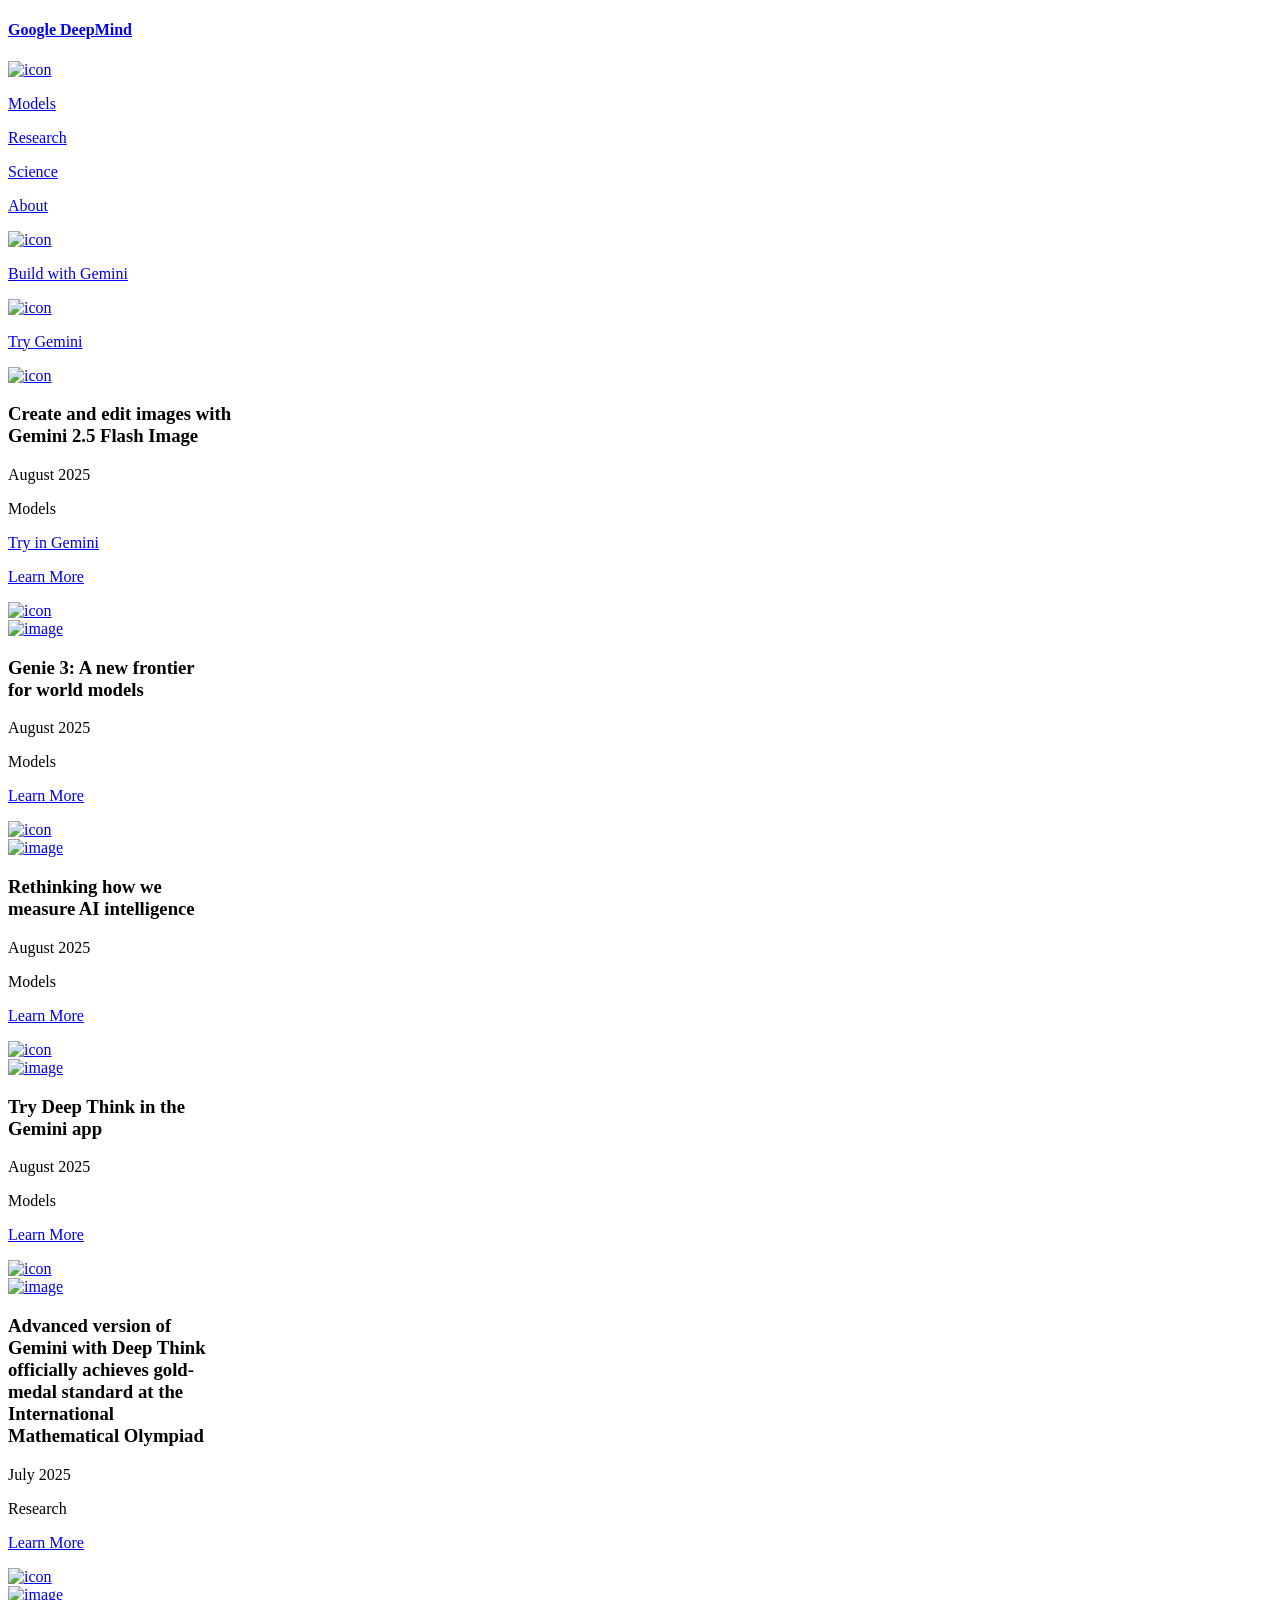
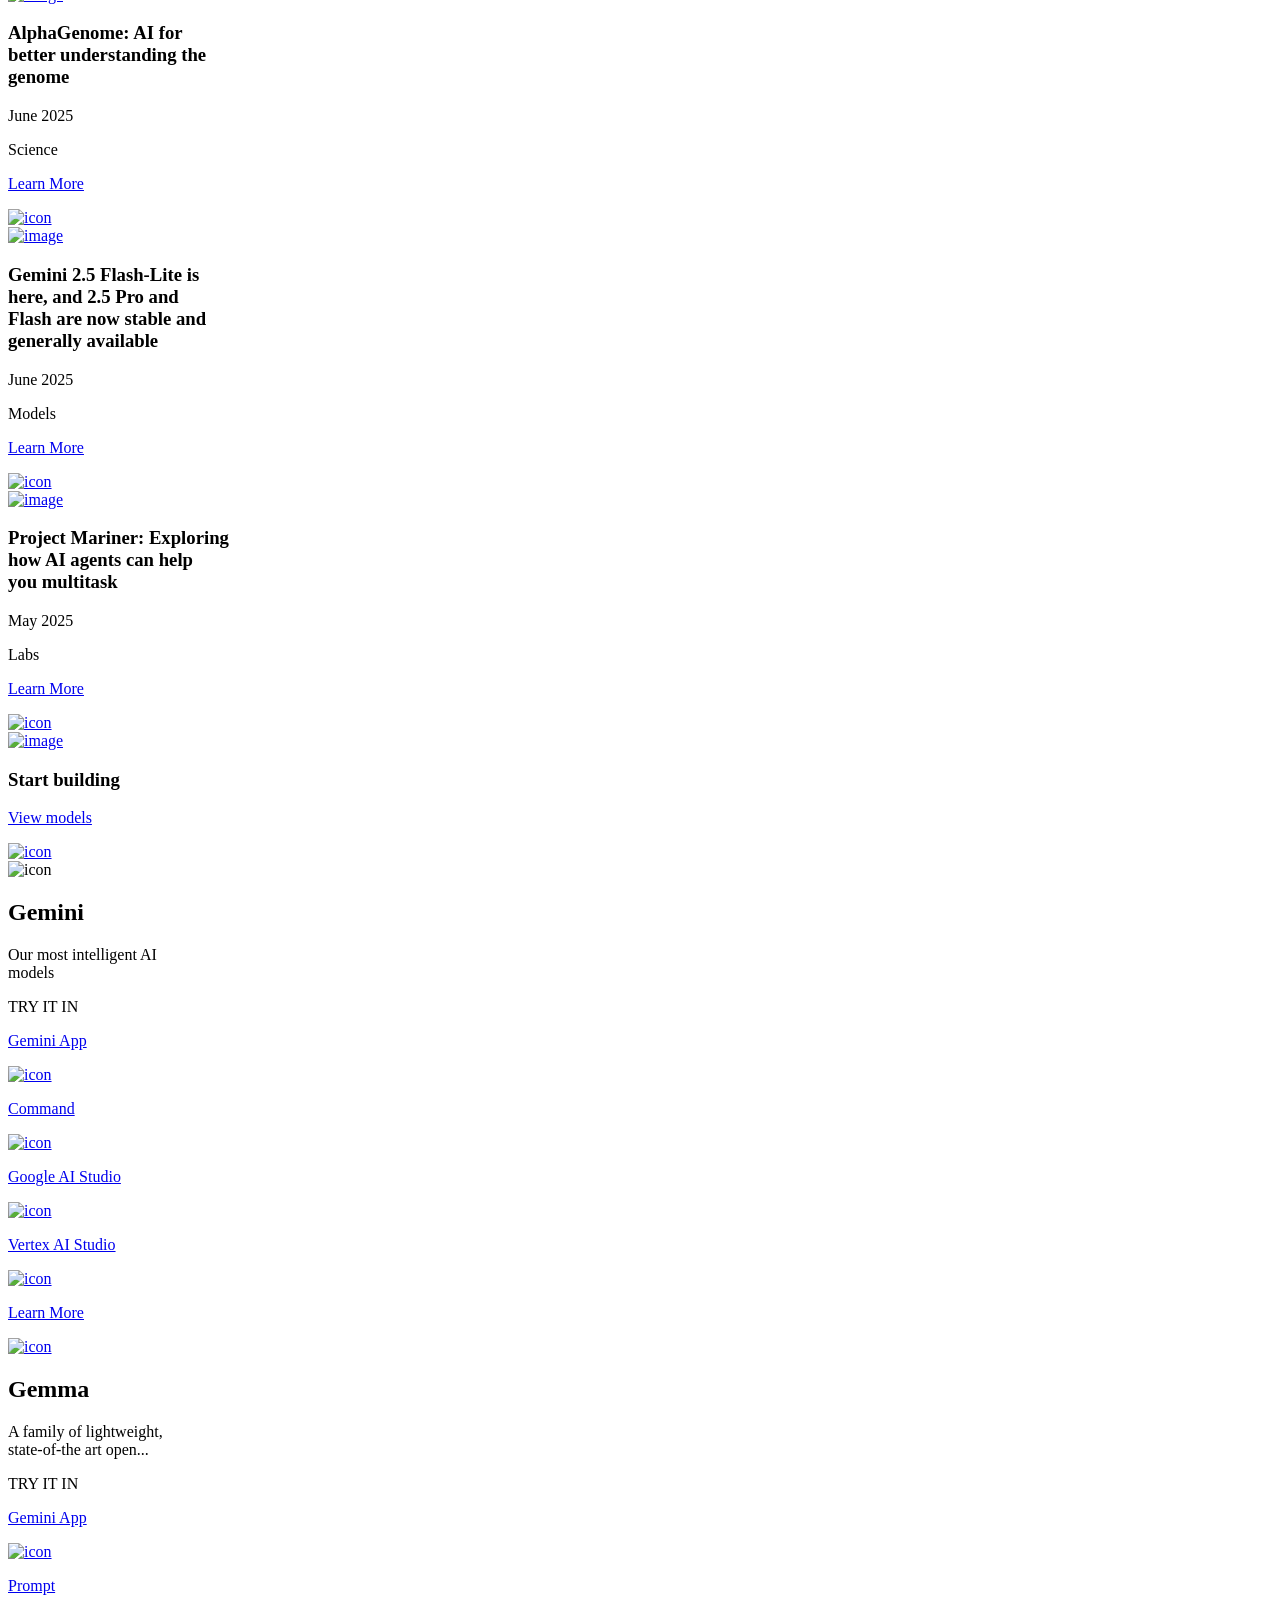
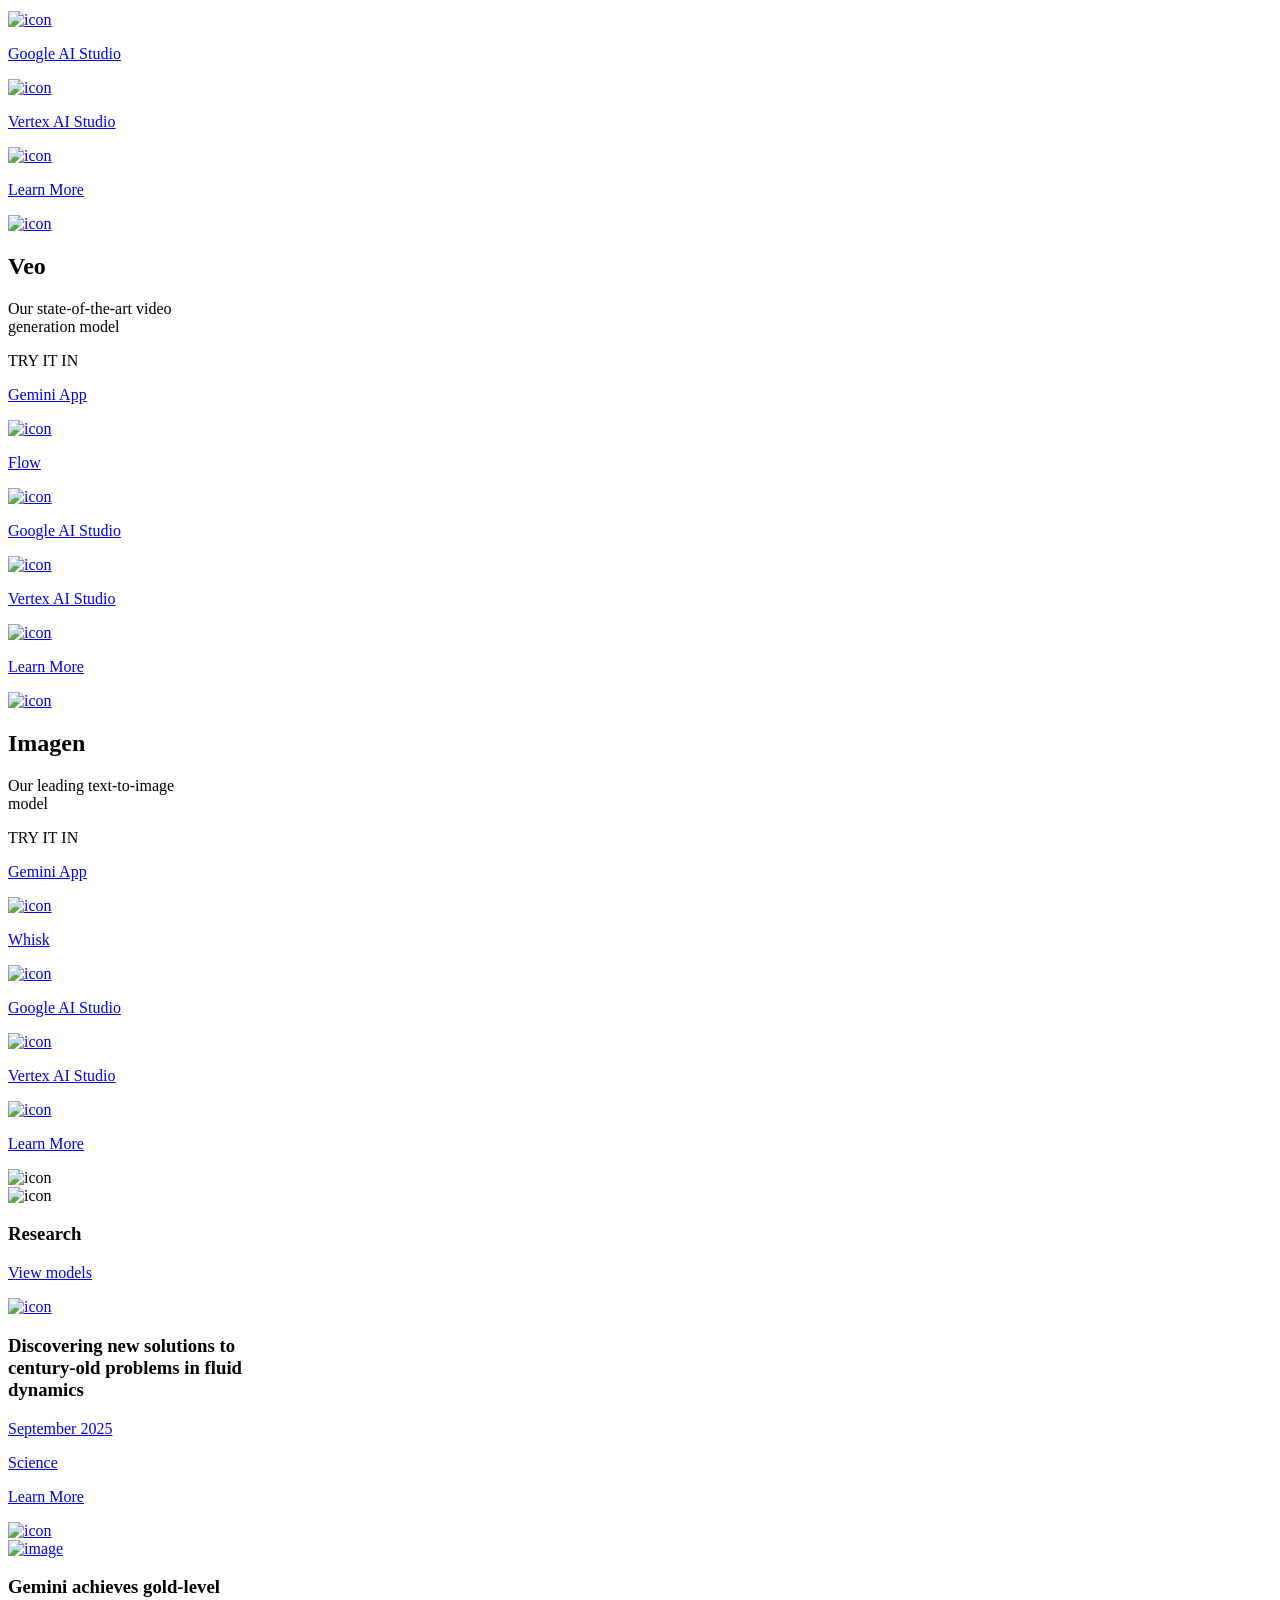
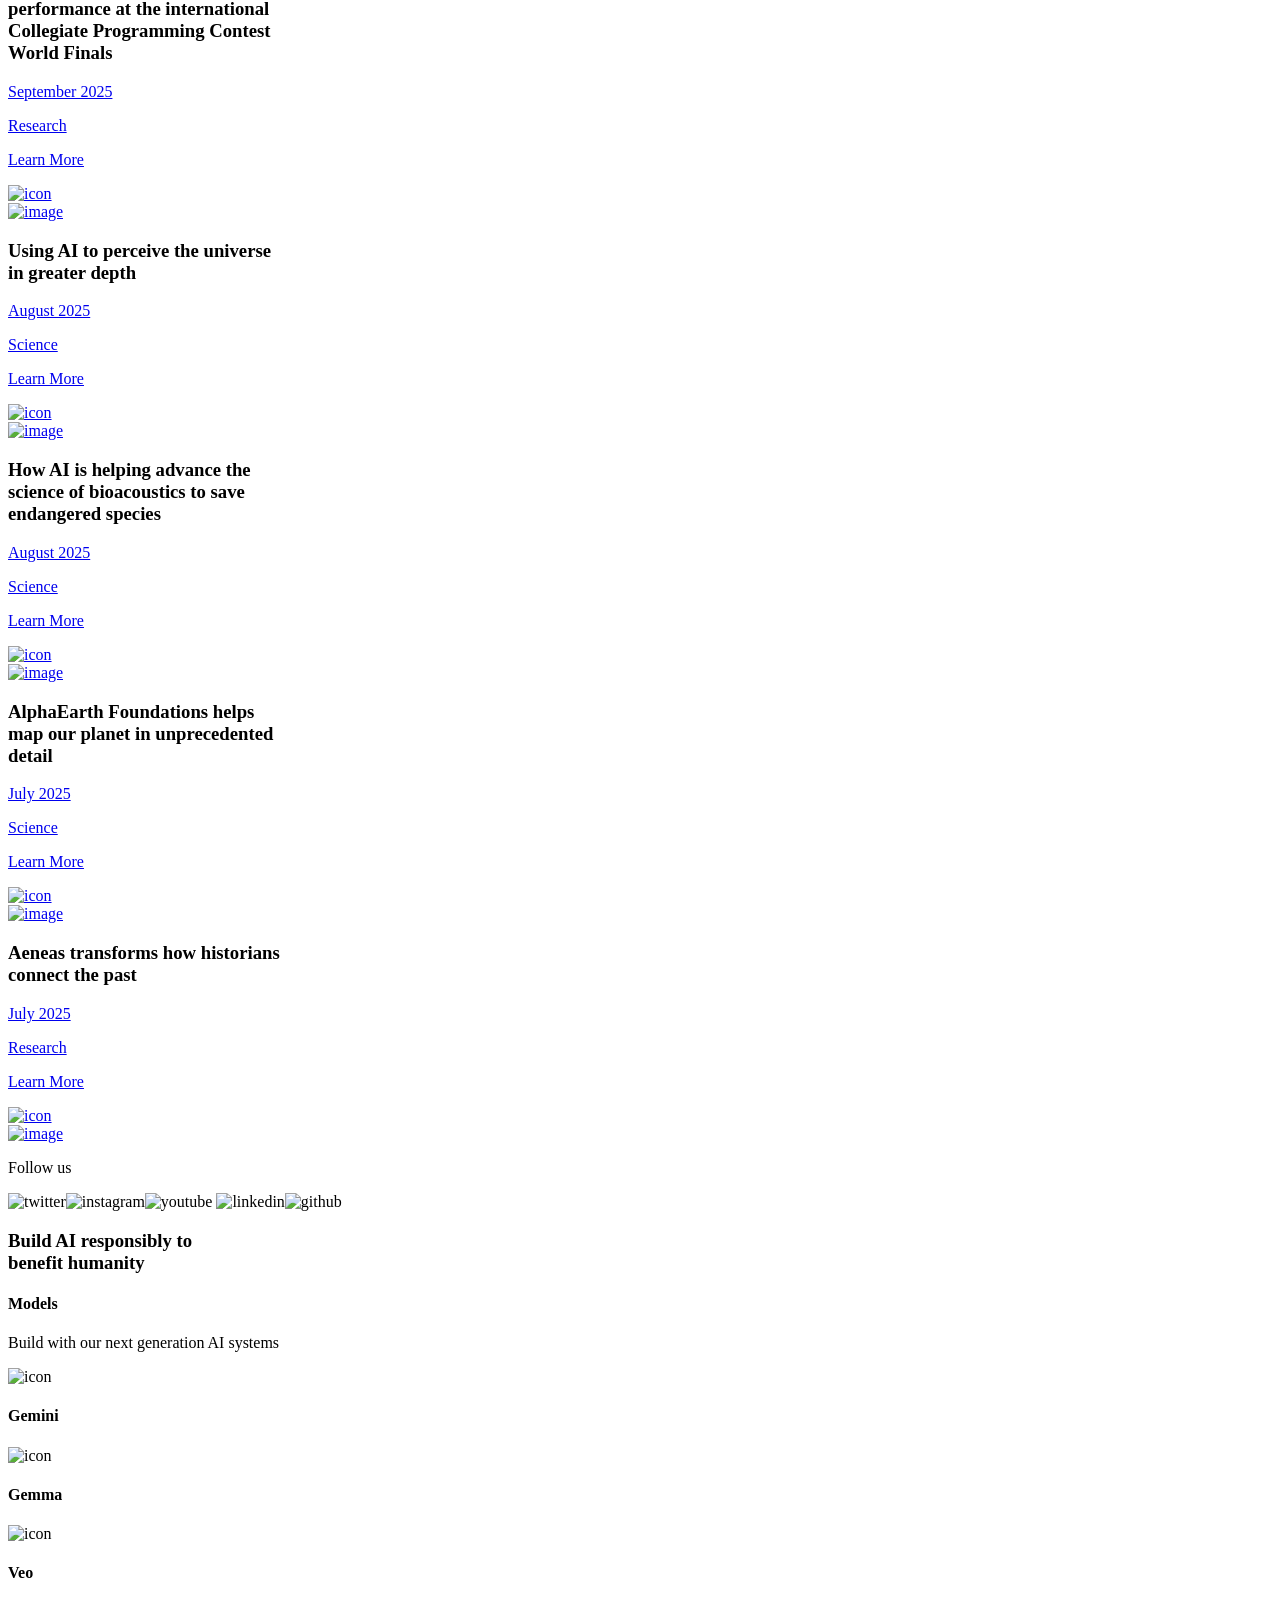
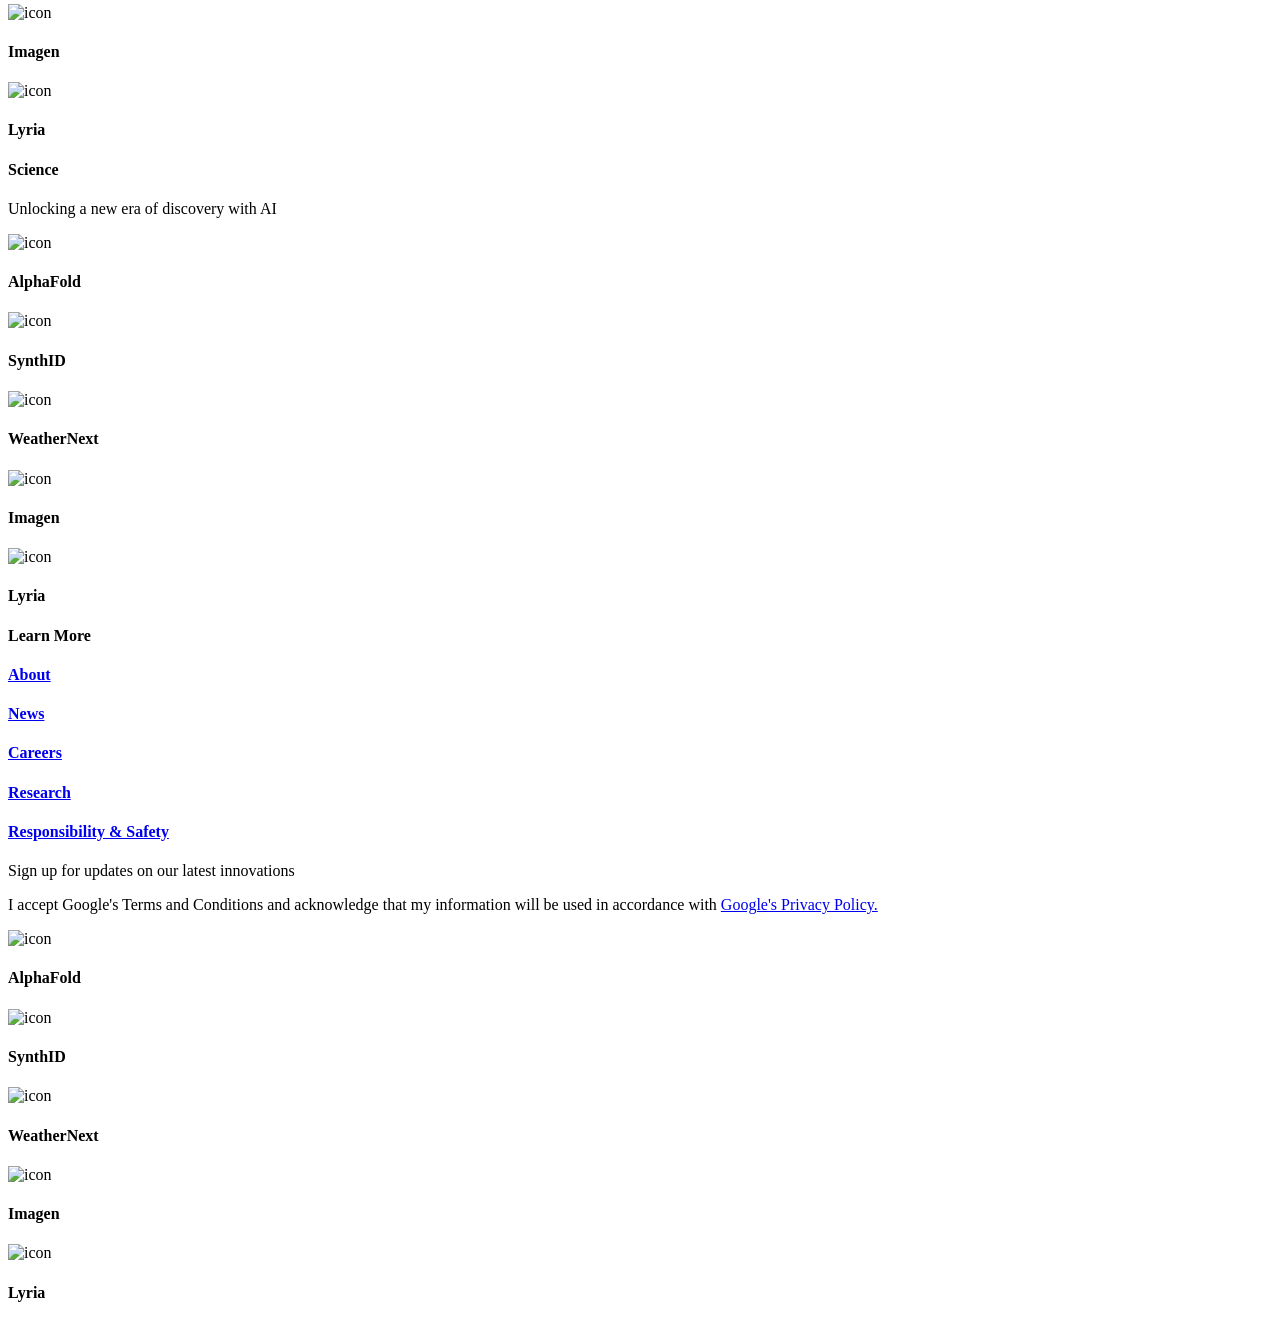
==== index.html @ c58fbb37 "Add files to Google DeepMind Project" ====
<!DOCTYPE html>
<html lang="en">
  <head>
    <meta charset="UTF-8" />
    <meta name="viewport" content="width=device-width, initial-scale=1.0" />
    <link rel="stylesheet" href="deepmind.css" />
    <title>Google DeepMind</title>
  </head>
  <body>
    <nav class="navigation-main-container">
      <div class="left-nav-side">
        <div class="logo-left-nav-container">
          <a href="#"><h4>Google DeepMind</h4></a>
          <div class="icon-container">
            <a href="#"><img src="./Deepmind/arrow down.svg" alt="icon" /></a>
          </div>
        </div>
        <div class="logo-right-nav-container">
          <a href="#"><p>Models</p></a>
          <a href="#"><p>Research</p></a>
          <a href="#"><p>Science</p></a>
          <a href="#"><p>About</p></a>
        </div>
      </div>
      <div class="right-nav-side">
        <div class="build-container">
          <div class="icon-container">
            <a href="#"><img src="./Deepmind/BoundingBox.svg" alt="icon" /></a>
          </div>
          <a href="#"><p>Build with Gemini</p></a>
        </div>
        <div class="try-container">
          <div class="icon-container">
            <a href="#"><img src="./Deepmind/Sparkle.svg" alt="icon" /></a>
          </div>
          <a href="#"><p>Try Gemini</p></a>
        </div>
        <div class="search-container">
          <div class="icon-container">
            <a href="#"
              ><img src="./Deepmind/MagnifyingGlass.svg" alt="icon"
            /></a>
          </div>
        </div>
      </div>
    </nav>
    <section class="hero-section">
      <div class="hero-container">
        <div class="left-hero-container">
          <div class="sub-heading-container">
            <h3>
              Create and edit images with <br />
              Gemini 2.5 Flash Image
            </h3>
            <div class="sub-minor-heading-container">
              <div><p>August 2025</p></div>
              <div><p>Models</p></div>
              <div class="learn-container">
                <a href="#"
                  ><p><span class="view-container">Try in Gemini</span></p></a
                >
              </div>
              <div class="learn-container">
                <a href="#"><p>Learn More</p></a>
                <div class="icon-container">
                  <a href="#"
                    ><img src="./Deepmind/CaretRight.svg" alt="icon"
                  /></a>
                </div>
              </div>
            </div>
          </div>
          <div class="image-container">
            <a href="#"><img src="./Deepmind/hero-image.png" alt="image" /></a>
          </div>
        </div>
        <div class="right-hero-container">
          <div class="right-hero-sub-container">
            <div class="right-heading-container">
              <h3>
                Genie 3: A new frontier <br />
                for world models
              </h3>
              <div class="sub-minor-heading-container">
                <div><p>August 2025</p></div>
                <div><p>Models</p></div>
                <div class="learn-container">
                  <a href="#"><p>Learn More</p></a>
                  <div class="icon-container">
                    <a href="#"
                      ><img src="./Deepmind/CaretRight.svg" alt="icon"
                    /></a>
                  </div>
                </div>
              </div>
            </div>
            <div class="right-heading-image-container">
              <a href="#"><img src="./Deepmind/image 1.png" alt="image" /></a>
            </div>
          </div>
          <div class="right-hero-sub-container">
            <div class="right-heading-container">
              <h3>
                Rethinking how we <br />
                measure AI intelligence
              </h3>
              <div class="sub-minor-heading-container">
                <div><p>August 2025</p></div>
                <div><p>Models</p></div>
                <div class="learn-container">
                  <a href="#"><p>Learn More</p></a>
                  <div class="icon-container">
                    <a href="#"
                      ><img src="./Deepmind/CaretRight.svg" alt="icon"
                    /></a>
                  </div>
                </div>
              </div>
            </div>
            <div class="right-heading-image-container">
              <a href="#"><img src="./Deepmind/image 2.png" alt="image" /></a>
            </div>
          </div>
          <div class="right-hero-sub-container">
            <div class="right-heading-container">
              <h3>
                Try Deep Think in the <br />
                Gemini app
              </h3>
              <div class="sub-minor-heading-container">
                <div><p>August 2025</p></div>
                <div><p>Models</p></div>
                <div class="learn-container">
                  <a href="#"><p>Learn More</p></a>
                  <div class="icon-container">
                    <a href="#"
                      ><img src="./Deepmind/CaretRight.svg" alt="icon"
                    /></a>
                  </div>
                </div>
              </div>
            </div>
            <div class="right-heading-image-container">
              <a href="#"><img src="./Deepmind/image 4.png" alt="image" /></a>
            </div>
          </div>
          <div class="right-hero-sub-container">
            <div class="right-heading-container">
              <h3>
                Advanced version of <br />
                Gemini with Deep Think <br />
                officially achieves gold- <br />
                medal standard at the <br />
                International <br />
                Mathematical Olympiad
              </h3>
              <div class="sub-minor-heading-container">
                <div><p>July 2025</p></div>
                <div><p>Research</p></div>
                <div class="learn-container">
                  <a href="#"><p>Learn More</p></a>
                  <div class="icon-container">
                    <a href="#"
                      ><img src="./Deepmind/CaretRight.svg" alt="icon"
                    /></a>
                  </div>
                </div>
              </div>
            </div>
            <div class="right-heading-image-container">
              <a href="#"><img src="./Deepmind/image 12.png" alt="image" /></a>
            </div>
          </div>
          <div class="right-hero-sub-container">
            <div class="right-heading-container">
              <h3>
                AlphaGenome: AI for <br />
                better understanding the <br />
                genome
              </h3>
              <div class="sub-minor-heading-container">
                <div><p>June 2025</p></div>
                <div><p>Science</p></div>
                <div class="learn-container">
                  <a href="#"><p>Learn More</p></a>
                  <div class="icon-container">
                    <a href="#"
                      ><img src="./Deepmind/CaretRight.svg" alt="icon"
                    /></a>
                  </div>
                </div>
              </div>
            </div>
            <div class="right-heading-image-container">
              <a href="#"><img src="./Deepmind/image 5.png" alt="image" /></a>
            </div>
          </div>
          <div class="right-hero-sub-container">
            <div class="right-heading-container">
              <h3>
                Gemini 2.5 Flash-Lite is <br />
                here, and 2.5 Pro and <br />
                Flash are now stable and <br />
                generally available
              </h3>
              <div class="sub-minor-heading-container">
                <div><p>June 2025</p></div>
                <div><p>Models</p></div>
                <div class="learn-container">
                  <a href="#"><p>Learn More</p></a>
                  <div class="icon-container">
                    <a href="#"
                      ><img src="./Deepmind/CaretRight.svg" alt="icon"
                    /></a>
                  </div>
                </div>
              </div>
            </div>
            <div class="right-heading-image-container">
              <a href="#"><img src="./Deepmind/image 13.png" alt="image" /></a>
            </div>
          </div>
          <div class="right-hero-sub-container">
            <div class="right-heading-container">
              <h3>
                Project Mariner: Exploring <br />
                how AI agents can help <br />
                you multitask
              </h3>
              <div class="sub-minor-heading-container">
                <div><p>May 2025</p></div>
                <div><p>Labs</p></div>
                <div class="learn-container">
                  <a href="#"><p>Learn More</p></a>
                  <div class="icon-container">
                    <a href="#"
                      ><img src="./Deepmind/CaretRight.svg" alt="icon"
                    /></a>
                  </div>
                </div>
              </div>
            </div>
            <div class="right-heading-image-container">
              <a href="#"><img src="./Deepmind/image 14.png" alt="image" /></a>
            </div>
          </div>
        </div>
      </div>
    </section>
    <section class="second-section">
      <div class="second-section-heading">
        <div><h3>Start building</h3></div>
        <div class="view-container">
          <a href="#"><p>View models</p></a>
          <div class="icon-container">
            <a href="#"><img src="./Deepmind/CaretRight.svg" alt="icon" /></a>
          </div>
        </div>
      </div>
      <div class="second-section-main">
        <div class="card-container">
          <div class="secondary-container">
            <div class="primary-container">
              <div class="medium-icon-container">
                <img src="./Deepmind/icon 1.png" alt="icon" />
              </div>
              <h2>Gemini</h2>
            </div>
            <p>
              Our most intelligent AI<br />
              models
            </p>
          </div>
          <p>TRY IT IN</p>
          <div class="tertiary-container">
            <div class="learn-container">
              <p><a href="#">Gemini App</a></p>
              <div class="icon-container">
                <a href="#"
                  ><img src="./Deepmind/CaretRight.svg" alt="icon"
                /></a>
              </div>
            </div>
            <div class="learn-container">
              <p><a href="#">Command</a></p>
              <div class="icon-container">
                <a href="#"
                  ><img src="./Deepmind/CaretRight.svg" alt="icon"
                /></a>
              </div>
            </div>
            <div class="learn-container">
              <p><a href="#">Google AI Studio</a></p>
              <div class="icon-container">
                <a href="#"
                  ><img src="./Deepmind/CaretRight.svg" alt="icon"
                /></a>
              </div>
            </div>
            <div class="learn-container">
              <p><a href="#">Vertex AI Studio</a></p>
              <div class="icon-container">
                <a href="#"
                  ><img src="./Deepmind/CaretRight.svg" alt="icon"
                /></a>
              </div>
            </div>
          </div>
          <div class="learn-container">
            <p><a href="#">Learn More</a></p>
          </div>
        </div>
        <div class="card-container">
          <div class="secondary-container">
            <div class="primary-container">
              <div class="medium-icon-container">
                <a href="#"><img src="./Deepmind/icon 2.png" alt="icon" /></a>
              </div>
              <h2>Gemma</h2>
            </div>
            <p>
              A family of lightweight,<br />
              state-of-the art open...
            </p>
          </div>
          <p>TRY IT IN</p>
          <div class="tertiary-container">
            <div class="learn-container">
              <p><a href="#">Gemini App</a></p>
              <div class="icon-container">
                <a href="#"
                  ><img src="./Deepmind/CaretRight.svg" alt="icon"
                /></a>
              </div>
            </div>
            <div class="learn-container">
              <p><a href="#">Prompt</a></p>
              <div class="icon-container">
                <a href="#"
                  ><img src="./Deepmind/CaretRight.svg" alt="icon"
                /></a>
              </div>
            </div>
            <div class="learn-container">
              <p><a href="#">Google AI Studio</a></p>
              <div class="icon-container">
                <a href="#"
                  ><img src="./Deepmind/CaretRight.svg" alt="icon"
                /></a>
              </div>
            </div>
            <div class="learn-container">
              <p><a href="#">Vertex AI Studio</a></p>
              <div class="icon-container">
                <a href="#"
                  ><img src="./Deepmind/CaretRight.svg" alt="icon"
                /></a>
              </div>
            </div>
          </div>
          <div class="learn-container">
            <p><a href="#">Learn More</a></p>
          </div>
        </div>
        <div class="card-container">
          <div class="secondary-container">
            <div class="primary-container">
              <div class="medium-icon-container">
                <a href="#"><img src="./Deepmind/icon 3.png" alt="icon" /></a>
              </div>
              <h2>Veo</h2>
            </div>
            <p>
              Our state-of-the-art video <br />
              generation model
            </p>
          </div>
          <p>TRY IT IN</p>
          <div class="tertiary-container">
            <div class="learn-container">
              <p><a href="#">Gemini App</a></p>
              <div class="icon-container">
                <a href="#"
                  ><img src="./Deepmind/CaretRight.svg" alt="icon"
                /></a>
              </div>
            </div>
            <div class="learn-container">
              <p><a href="#">Flow</a></p>
              <div class="icon-container">
                <a href="#"
                  ><img src="./Deepmind/CaretRight.svg" alt="icon"
                /></a>
              </div>
            </div>
            <div class="learn-container">
              <p><a href="#">Google AI Studio</a></p>
              <div class="icon-container">
                <a href="#"
                  ><img src="./Deepmind/CaretRight.svg" alt="icon"
                /></a>
              </div>
            </div>
            <div class="learn-container">
              <p><a href="#">Vertex AI Studio</a></p>
              <div class="icon-container">
                <a href="#"
                  ><img src="./Deepmind/CaretRight.svg" alt="icon"
                /></a>
              </div>
            </div>
          </div>
          <div class="learn-container">
            <p><a href="#">Learn More</a></p>
          </div>
        </div>
        <div class="card-container">
          <div class="secondary-container">
            <div class="primary-container">
              <div class="medium-icon-container">
                <a href="#"><img src="./Deepmind/icon 4.png" alt="icon" /></a>
              </div>
              <h2>Imagen</h2>
            </div>
            <p>
              Our leading text-to-image<br />
              model
            </p>
          </div>
          <p>TRY IT IN</p>
          <div class="tertiary-container">
            <div class="learn-container">
              <p><a href="#">Gemini App</a></p>
              <div class="icon-container">
                <a href="#"
                  ><img src="./Deepmind/CaretRight.svg" alt="icon"
                /></a>
              </div>
            </div>
            <div class="learn-container">
              <p><a href="#">Whisk</a></p>
              <div class="icon-container">
                <a href="#"
                  ><img src="./Deepmind/CaretRight.svg" alt="icon"
                /></a>
              </div>
            </div>
            <div class="learn-container">
              <p><a href="#">Google AI Studio</a></p>
              <div class="icon-container">
                <a href="#"
                  ><img src="./Deepmind/CaretRight.svg" alt="icon"
                /></a>
              </div>
            </div>
            <div class="learn-container">
              <p><a href="#">Vertex AI Studio</a></p>
              <div class="icon-container">
                <a href="#"
                  ><img src="./Deepmind/CaretRight.svg" alt="icon"
                /></a>
              </div>
            </div>
          </div>
          <div class="learn-container">
            <p><a href="#">Learn More</a></p>
          </div>
        </div>
      </div>
      <div class="horizontal-slide">
        <div class="icon-mini-container">
          <img src="./Deepmind/CaretLeft.svg" alt="icon" />
        </div>
        <div class="icon-mini-container">
          <img src="./Deepmind/CaretRight.svg" alt="icon" />
        </div>
      </div>
    </section>
    <section class="third-section">
      <div class="second-section-heading">
        <div><h3>Research</h3></div>
        <div class="view-container">
          <a href="#"><p>View models</p></a>
          <div class="icon-container">
            <a href="#"><img src="./Deepmind/CaretRight.svg" alt="icon" /></a>
          </div>
        </div>
      </div>
      <div class="third-section-main-container">
        <div class="left-third-section-container">
          <div class="third-section-heading-container">
            <h3>
              Discovering new solutions to <br />
              century-old problems in fluid <br />
              dynamics
            </h3>
            <div class="sub-minor-heading-container">
              <div>
                <p></p>
                <a href="#">September 2025</a>
              </div>
              <div>
                <p><a href="#">Science</a></p>
              </div>
              <div class="learn-container">
                <a href="#"><p>Learn More</p></a>
                <div class="icon-container">
                  <a href="#"
                    ><img src="./Deepmind/CaretRight.svg" alt="icon"
                  /></a>
                </div>
              </div>
            </div>
          </div>
          <div class="right-heading-image-container">
            <a href="#"><img src="./Deepmind/image 6.png" alt="image" /></a>
          </div>
        </div>
        <div class="right-third-section-container">
          <div class="third-section-heading-container">
            <h3>
              Gemini achieves gold-level <br />
              performance at the international <br />
              Collegiate Programming Contest <br />
              World Finals
            </h3>
            <div class="sub-minor-heading-container">
              <div>
                <p><a href="#">September 2025</a></p>
              </div>
              <div>
                <p><a href="#">Research</a></p>
              </div>
              <div class="learn-container">
                <a href="#"><p>Learn More</p></a>
                <div class="icon-container">
                  <a href="#"
                    ><img src="./Deepmind/CaretRight.svg" alt="icon"
                  /></a>
                </div>
              </div>
            </div>
          </div>
          <div class="right-heading-image-container">
            <a href="#"><img src="./Deepmind/image 7.png" alt="image" /></a>
          </div>
        </div>
      </div>
      <div class="third-section-main-container">
        <div class="left-third-section-container">
          <div class="third-section-heading-container">
            <h3>
              Using AI to perceive the universe <br />
              in greater depth
            </h3>
            <div class="sub-minor-heading-container">
              <div>
                <p></p>
                <a href="#">August 2025</a>
              </div>
              <div>
                <p><a href="#">Science</a></p>
              </div>
              <div class="learn-container">
                <a href="#"><p>Learn More</p></a>
                <div class="icon-container">
                  <a href="#"
                    ><img src="./Deepmind/CaretRight.svg" alt="icon"
                  /></a>
                </div>
              </div>
            </div>
          </div>
          <div class="right-heading-image-container">
            <a href="#"><img src="./Deepmind/image 8.png" alt="image" /></a>
          </div>
        </div>
        <div class="right-third-section-container">
          <div class="third-section-heading-container">
            <h3>
              How AI is helping advance the <br />
              science of bioacoustics to save <br />
              endangered species
            </h3>
            <div class="sub-minor-heading-container">
              <div>
                <p><a href="#">August 2025</a></p>
              </div>
              <div>
                <p><a href="#">Science</a></p>
              </div>
              <div class="learn-container">
                <a href="#"><p>Learn More</p></a>
                <div class="icon-container">
                  <a href="#"
                    ><img src="./Deepmind/CaretRight.svg" alt="icon"
                  /></a>
                </div>
              </div>
            </div>
          </div>
          <div class="right-heading-image-container">
            <a href="#"><img src="./Deepmind/image 9.png" alt="image" /></a>
          </div>
        </div>
      </div>
      <div class="third-section-main-container">
        <div class="left-third-section-container">
          <div class="third-section-heading-container">
            <h3>
              AlphaEarth Foundations helps <br />
              map our planet in unprecedented <br />
              detail
            </h3>
            <div class="sub-minor-heading-container">
              <div>
                <p></p>
                <a href="#">July 2025</a>
              </div>
              <div>
                <p><a href="#">Science</a></p>
              </div>
              <div class="learn-container">
                <a href="#"><p>Learn More</p></a>
                <div class="icon-container">
                  <a href="#"
                    ><img src="./Deepmind/CaretRight.svg" alt="icon"
                  /></a>
                </div>
              </div>
            </div>
          </div>
          <div class="right-heading-image-container">
            <a href="#"><img src="./Deepmind/image 10.png" alt="image" /></a>
          </div>
        </div>
        <div class="right-third-section-container">
          <div class="third-section-heading-container">
            <h3>
              Aeneas transforms how historians <br />
              connect the past
            </h3>
            <div class="sub-minor-heading-container">
              <div>
                <p><a href="#">July 2025</a></p>
              </div>
              <div>
                <p><a href="#">Research</a></p>
              </div>
              <div class="learn-container">
                <a href="#"><p>Learn More</p></a>
                <div class="icon-container">
                  <a href="#"
                    ><img src="./Deepmind/CaretRight.svg" alt="icon"
                  /></a>
                </div>
              </div>
            </div>
          </div>
          <div class="right-heading-image-container">
            <a href="#"><img src="./Deepmind/image 11.png" alt="image" /></a>
          </div>
        </div>
      </div>
    </section>
    <section class="fourth-section">
      <div class="social-media-container">
        <div><p>Follow us</p></div>
        <div class="social-media-icon-container">
          <img src="./Deepmind/XLogo.svg" alt="twitter" /><img
            src="./Deepmind/InstagramLogo.svg"
            alt="instagram"
          /><img src="./Deepmind/YoutubeLogo.svg" alt="youtube" />
          <img src="./Deepmind/LinkedinLogo.svg" alt="linkedin" /><img
            src="./Deepmind/GithubLogo.svg"
            alt="github"
          />
        </div>
      </div>
    </section>
    <section class="fifth-section">
      <div class="fifth-section-container">
        <div class="fifth-section-left-sub-heading-container">
          <h3>
            Build AI responsibly to <br />
            benefit humanity
          </h3>
        </div>
        <div class="sub-main-container">
          <div class="fifth-section-right-sub-heading-container">
            <div class="left-of-right-sub-heading-card-container">
              <div class="left-of-right-sub-heading-container">
                <h4>Models</h4>
                <p>Build with our next generation AI systems</p>
              </div>
              <div class="menu-icon-container">
                <div class="bottom-icon-container">
                  <div class="icon-container">
                    <img src="./Deepmind/Sparkle.svg" alt="icon" />
                  </div>
                  <h4>Gemini</h4>
                </div>
                <div class="bottom-icon-container">
                  <div class="icon-container">
                    <img src="./Deepmind/BoundingBox.svg" alt="icon" />
                  </div>
                  <h4>Gemma</h4>
                </div>
                <div class="bottom-icon-container">
                  <div class="icon-container">
                    <img src="./Deepmind/Sparkle.svg" alt="icon" />
                  </div>
                  <h4>Veo</h4>
                </div>
                <div class="bottom-icon-container">
                  <div class="icon-container">
                    <img src="./Deepmind/Sparkle.svg" alt="icon" />
                  </div>
                  <h4>Imagen</h4>
                </div>
                <div class="bottom-icon-container">
                  <div class="icon-container">
                    <img src="./Deepmind/BoundingBox.svg" alt="icon" />
                  </div>
                  <h4>Lyria</h4>
                </div>
              </div>
            </div>
            <div class="left-of-right-sub-heading-card-container">
              <div class="left-of-right-sub-heading-container">
                <h4>Science</h4>
                <p>Unlocking a new era of discovery with AI</p>
              </div>
              <div class="menu-icon-container">
                <div class="bottom-icon-container">
                  <div class="icon-container">
                    <img src="./Deepmind/Sparkle.svg" alt="icon" />
                  </div>
                  <h4>AlphaFold</h4>
                </div>
                <div class="bottom-icon-container">
                  <div class="icon-container">
                    <img src="./Deepmind/BoundingBox.svg" alt="icon" />
                  </div>
                  <h4>SynthID</h4>
                </div>
                <div class="bottom-icon-container">
                  <div class="icon-container">
                    <img src="./Deepmind/Sparkle.svg" alt="icon" />
                  </div>
                  <h4>WeatherNext</h4>
                </div>
                <div class="bottom-icon-container">
                  <div class="icon-container">
                    <img src="./Deepmind/BoundingBox.svg" alt="icon" />
                  </div>
                  <h4>Imagen</h4>
                </div>
                <div class="bottom-icon-container">
                  <div class="icon-container">
                    <img src="./Deepmind/Sparkle.svg" alt="icon" />
                  </div>
                  <h4>Lyria</h4>
                </div>
              </div>
            </div>
          </div>
          <div class="fifth-section-right-sub-heading-container">
            <div class="left-of-right-sub-heading-card-container">
              <div class="left-of-right-sub-heading-container">
                <h4>Learn More</h4>
              </div>
              <div class="menu-icon-container">
                <div class="bottom-icon-container">
                  <h4><a href="#">About</a></h4>
                </div>
                <div class="bottom-icon-container">
                  <h4><a href="#">News</a></h4>
                </div>
                <div class="bottom-icon-container">
                  <h4><a href="#">Careers</a></h4>
                </div>
                <div class="bottom-icon-container">
                  <h4><a href="#">Research</a></h4>
                </div>
                <div class="bottom-icon-container">
                  <h4><a href="#">Responsibility & Safety</a></h4>
                </div>
              </div>
            </div>
            <div class="left-of-right-sub-heading-card-container">
              <div class="left-of-right-sub-heading-container">
                <p class="sign-up">
                  Sign up for updates on our latest innovations
                </p>
                <p class="google-privacy">
                  I accept Google's Terms and Conditions and acknowledge that my
                  information will be used in accordance with
                  <a href="#">Google's Privacy Policy.</a>
                </p>
              </div>
              <div class="menu-icon-container">
                <div class="bottom-icon-container">
                  <div class="icon-container">
                    <img src="./Deepmind/Sparkle.svg" alt="icon" />
                  </div>
                  <h4>AlphaFold</h4>
                </div>
                <div class="bottom-icon-container">
                  <div class="icon-container">
                    <img src="./Deepmind/BoundingBox.svg" alt="icon" />
                  </div>
                  <h4>SynthID</h4>
                </div>
                <div class="bottom-icon-container">
                  <div class="icon-container">
                    <img src="./Deepmind/Sparkle.svg" alt="icon" />
                  </div>
                  <h4>WeatherNext</h4>
                </div>
                <div class="bottom-icon-container">
                  <div class="icon-container">
                    <img src="./Deepmind/BoundingBox.svg" alt="icon" />
                  </div>
                  <h4>Imagen</h4>
                </div>
                <div class="bottom-icon-container">
                  <div class="icon-container">
                    <img src="./Deepmind/Sparkle.svg" alt="icon" />
                  </div>
                  <h4>Lyria</h4>
                </div>
              </div>
            </div>
          </div>
        </div>
      </div>
    </section>
  </body>
</html>
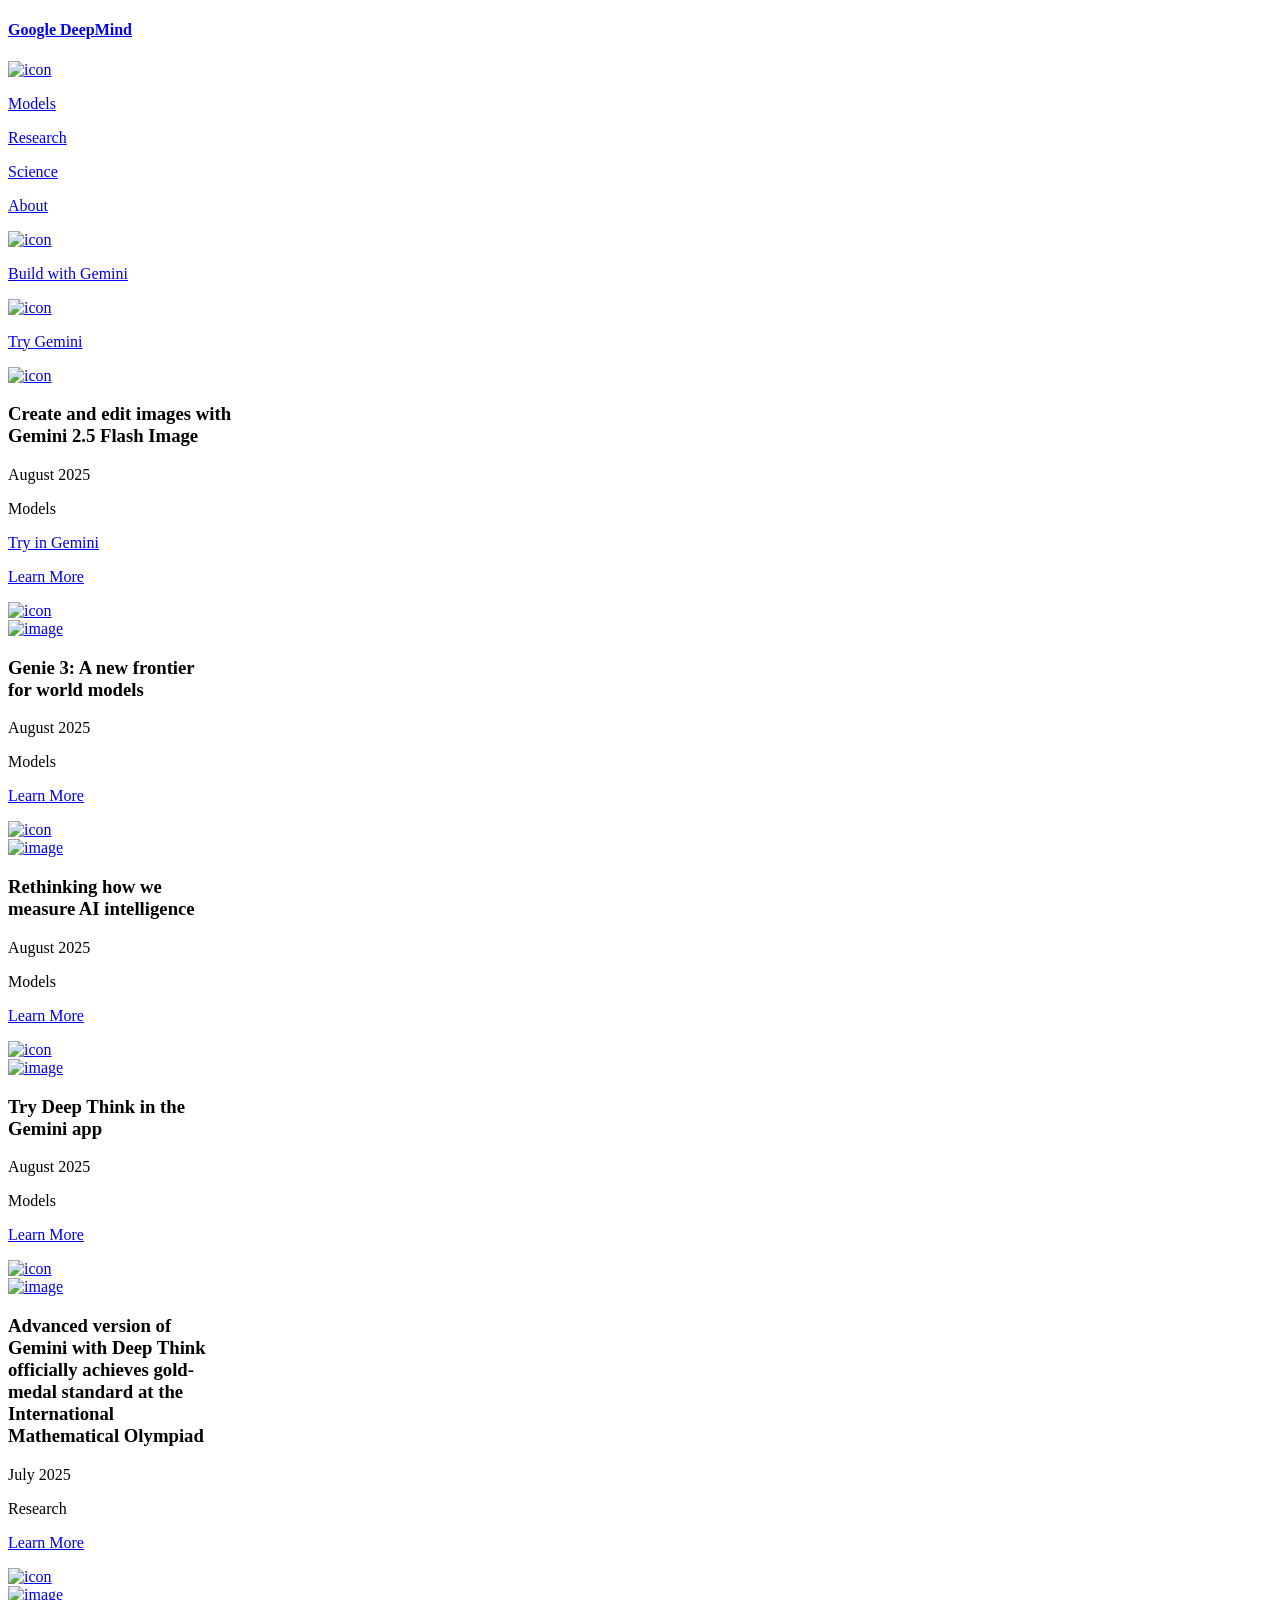
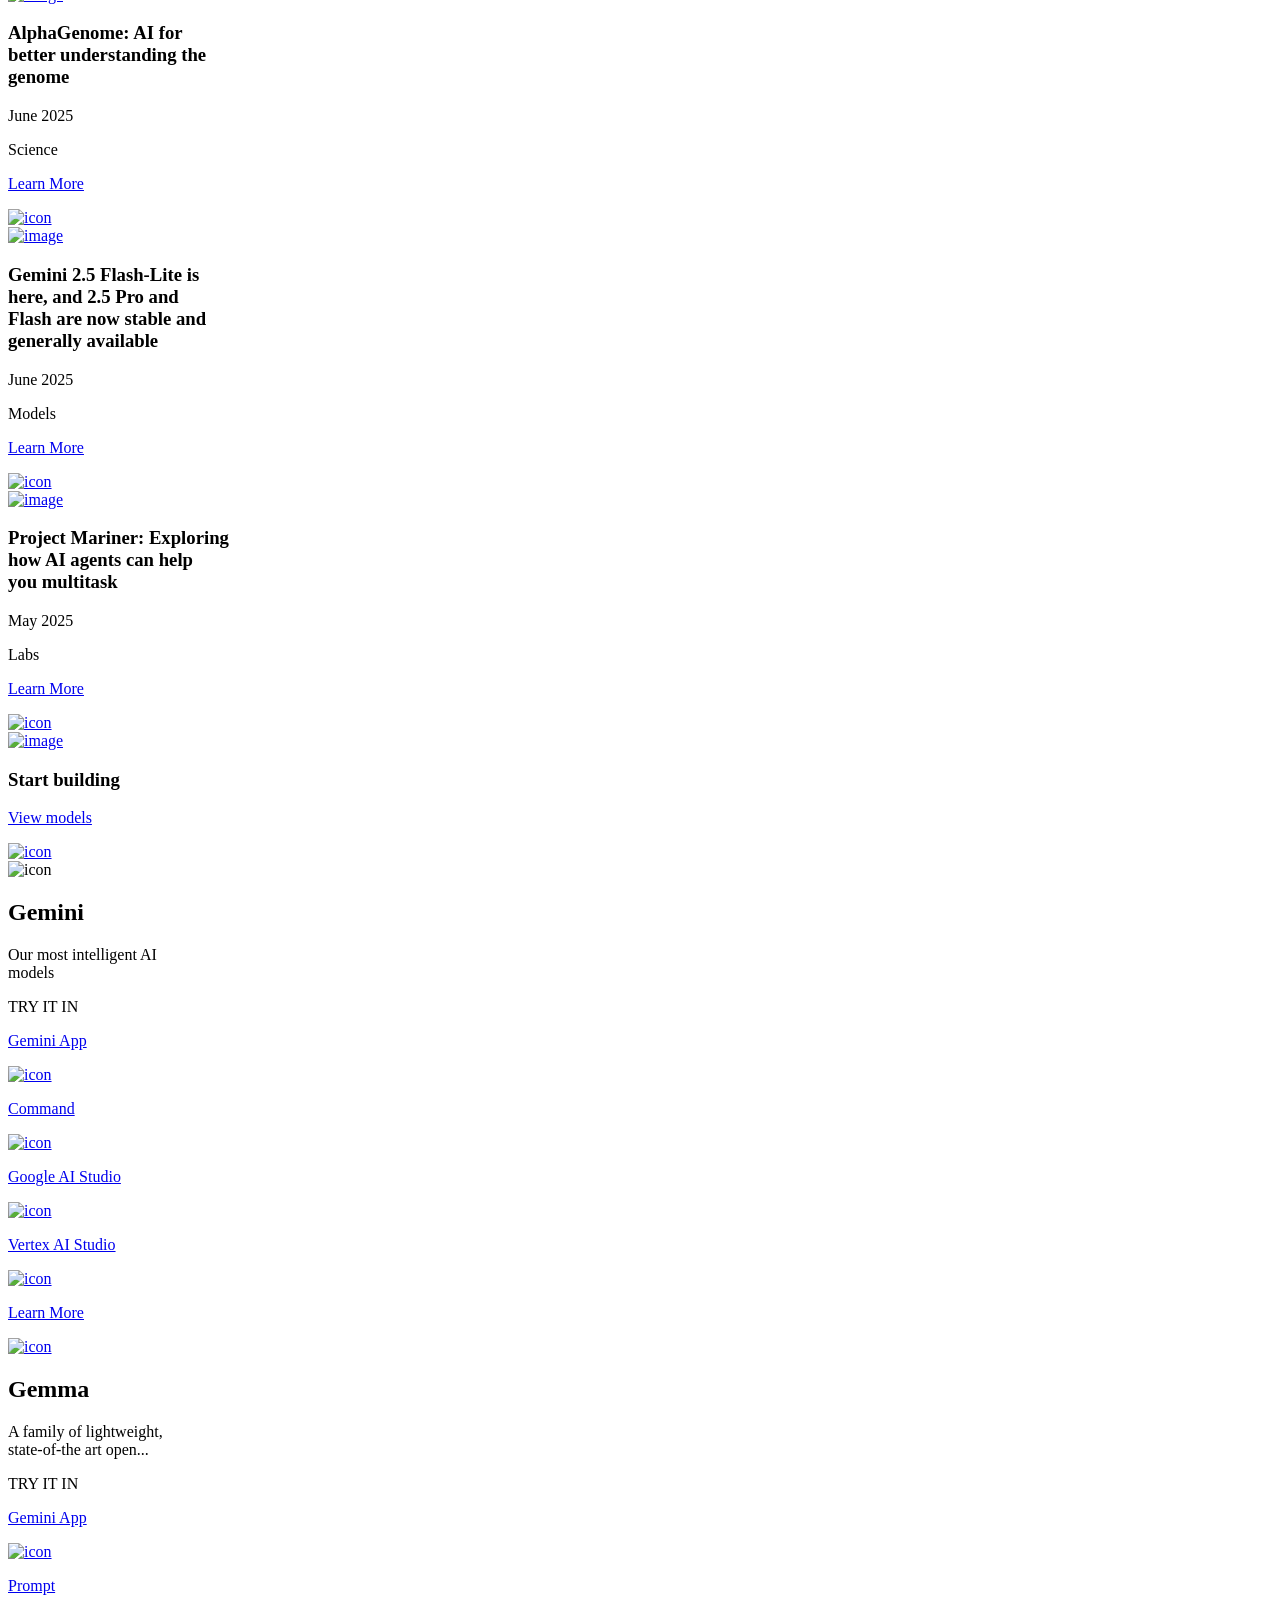
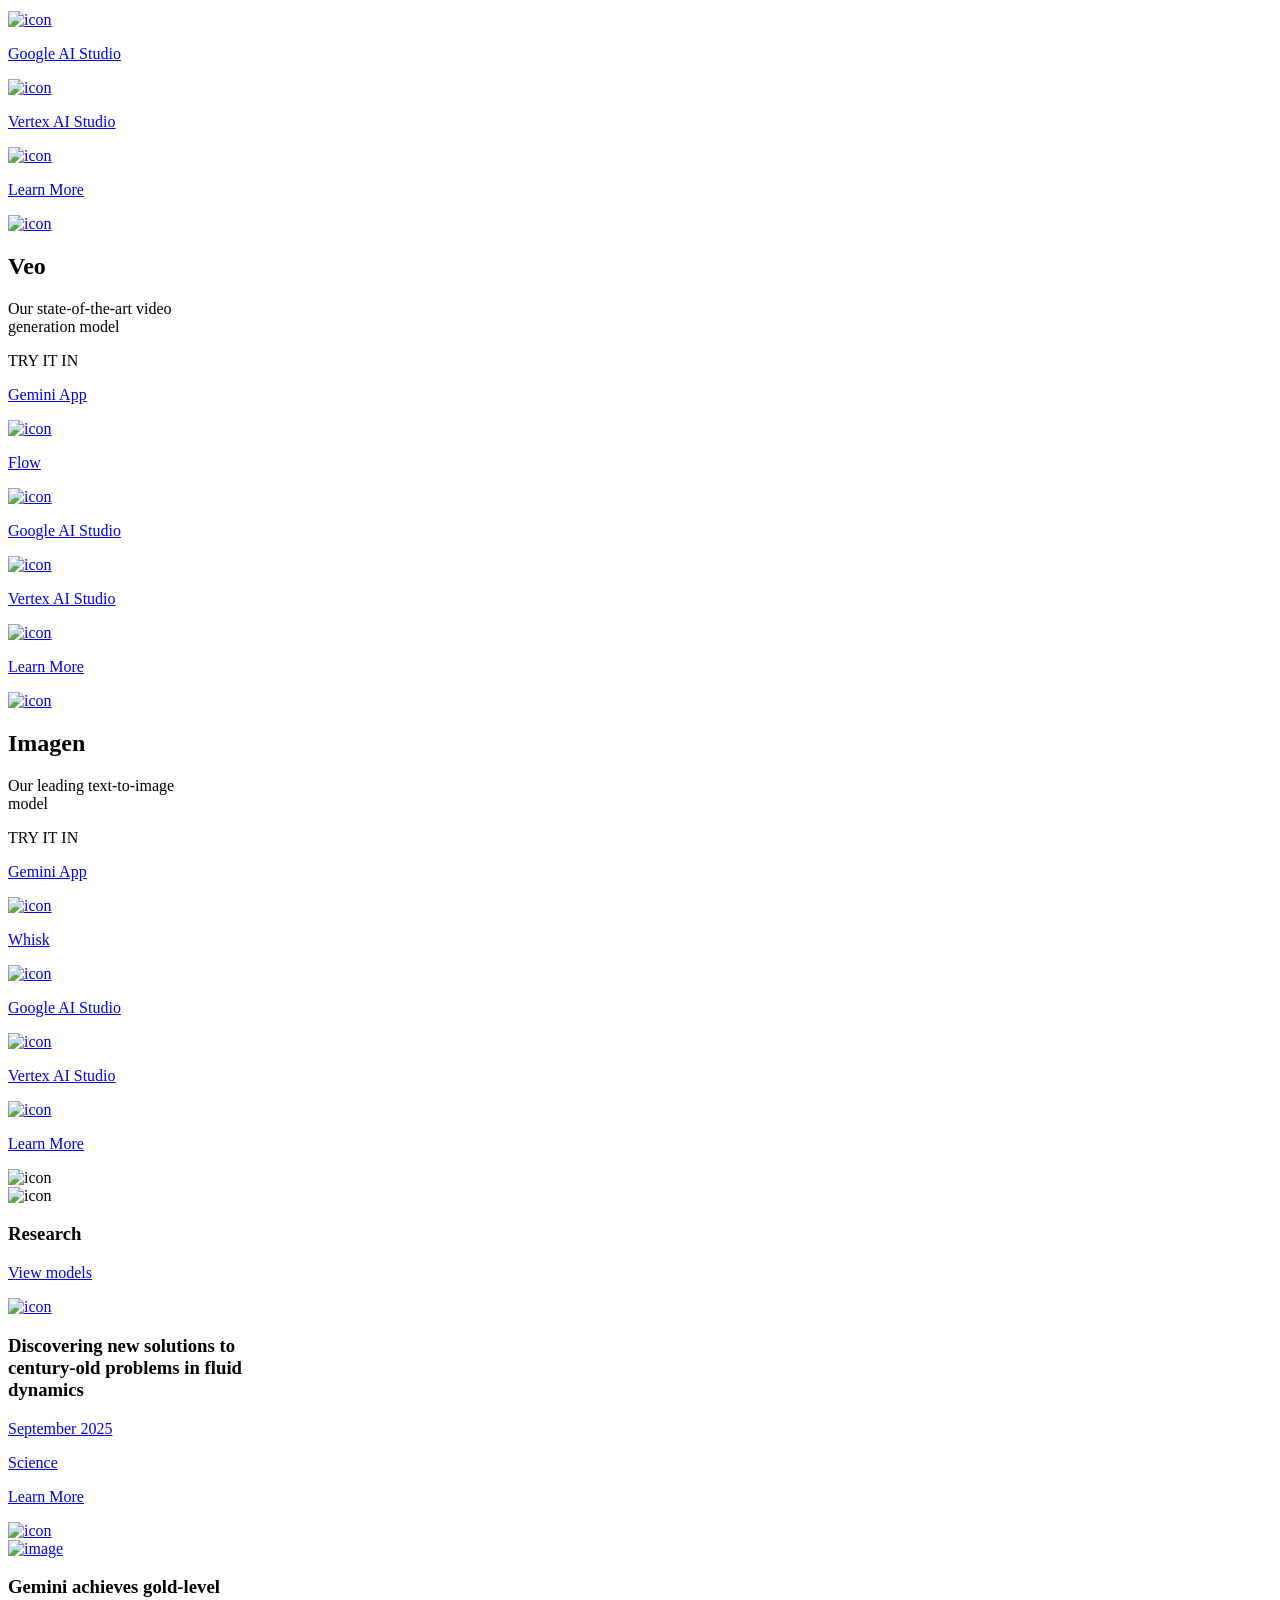
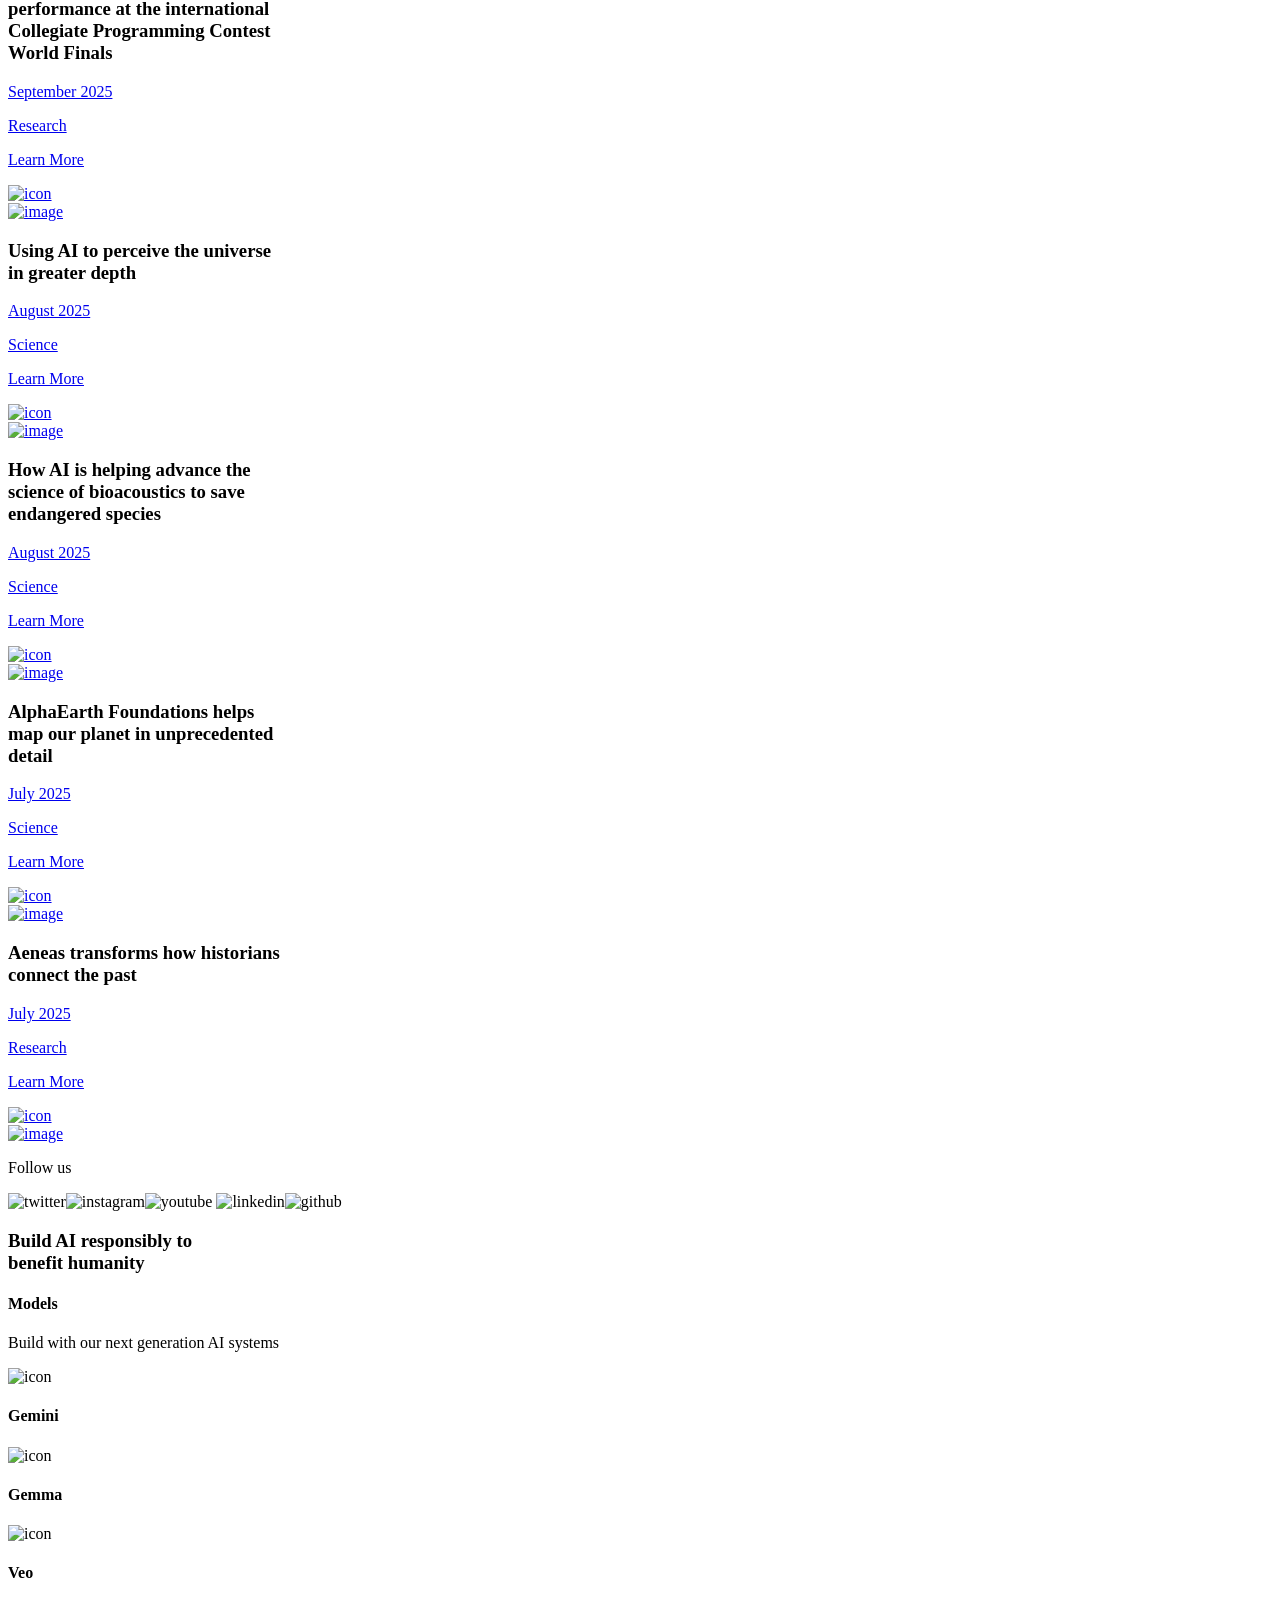
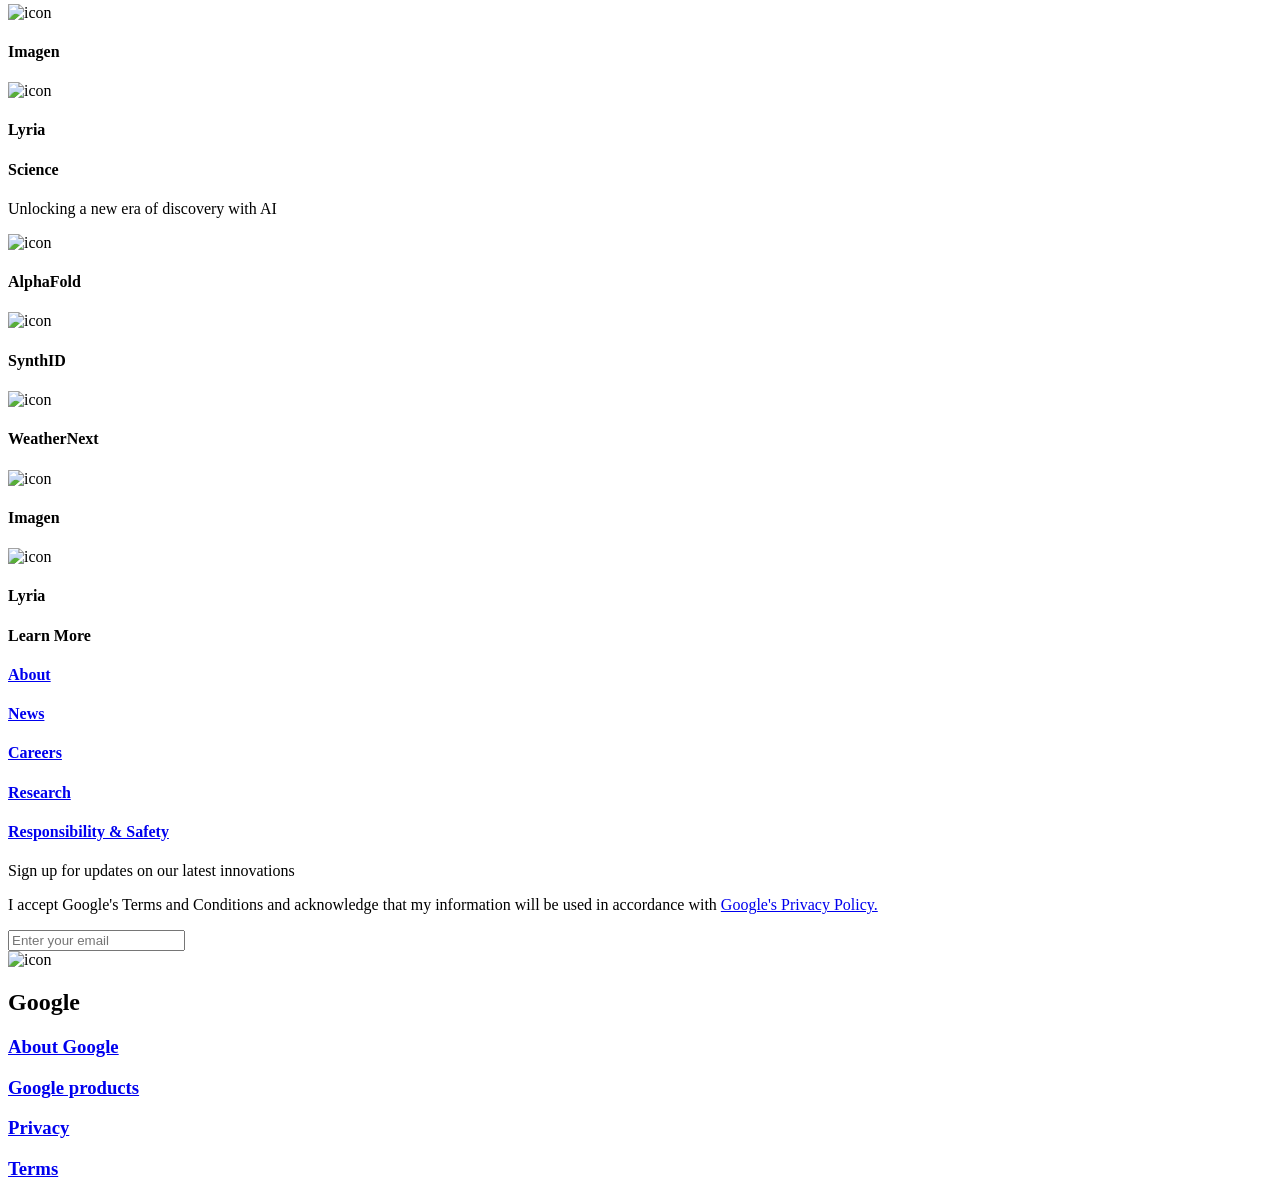
==== commit 28c071ca: "Add updated files to Google DeepMind Project" ====
--- a/index.html
+++ b/index.html
@@ -799,42 +799,38 @@
                   <a href="#">Google's Privacy Policy.</a>
                 </p>
               </div>
-              <div class="menu-icon-container">
-                <div class="bottom-icon-container">
-                  <div class="icon-container">
-                    <img src="./Deepmind/Sparkle.svg" alt="icon" />
-                  </div>
-                  <h4>AlphaFold</h4>
-                </div>
-                <div class="bottom-icon-container">
-                  <div class="icon-container">
-                    <img src="./Deepmind/BoundingBox.svg" alt="icon" />
-                  </div>
-                  <h4>SynthID</h4>
-                </div>
-                <div class="bottom-icon-container">
-                  <div class="icon-container">
-                    <img src="./Deepmind/Sparkle.svg" alt="icon" />
-                  </div>
-                  <h4>WeatherNext</h4>
-                </div>
-                <div class="bottom-icon-container">
-                  <div class="icon-container">
-                    <img src="./Deepmind/BoundingBox.svg" alt="icon" />
-                  </div>
-                  <h4>Imagen</h4>
-                </div>
-                <div class="bottom-icon-container">
-                  <div class="icon-container">
-                    <img src="./Deepmind/Sparkle.svg" alt="icon" />
-                  </div>
-                  <h4>Lyria</h4>
-                </div>
-              </div>
+              <form class="subscription-form" action="">
+                <input
+                  type="text"
+                  name="subscribe"
+                  id="subscribe"
+                  placeholder="Enter your email"
+                />
+                <div class="icon-container">
+                  <img src="./Deepmind/CaretRight.svg" alt="icon" />
+                </div>
+              </form>
             </div>
           </div>
         </div>
       </div>
     </section>
+    <footer class="footer">
+      <div class="google-footer">
+        <div><h2>Google</h2></div>
+        <div>
+          <h3><a href="#">About Google</a></h3>
+        </div>
+        <div>
+          <h3><a href="#">Google products</a></h3>
+        </div>
+        <div>
+          <h3><a href="#">Privacy</a></h3>
+        </div>
+        <div>
+          <h3><a href="#">Terms</a></h3>
+        </div>
+      </div>
+    </footer>
   </body>
 </html>
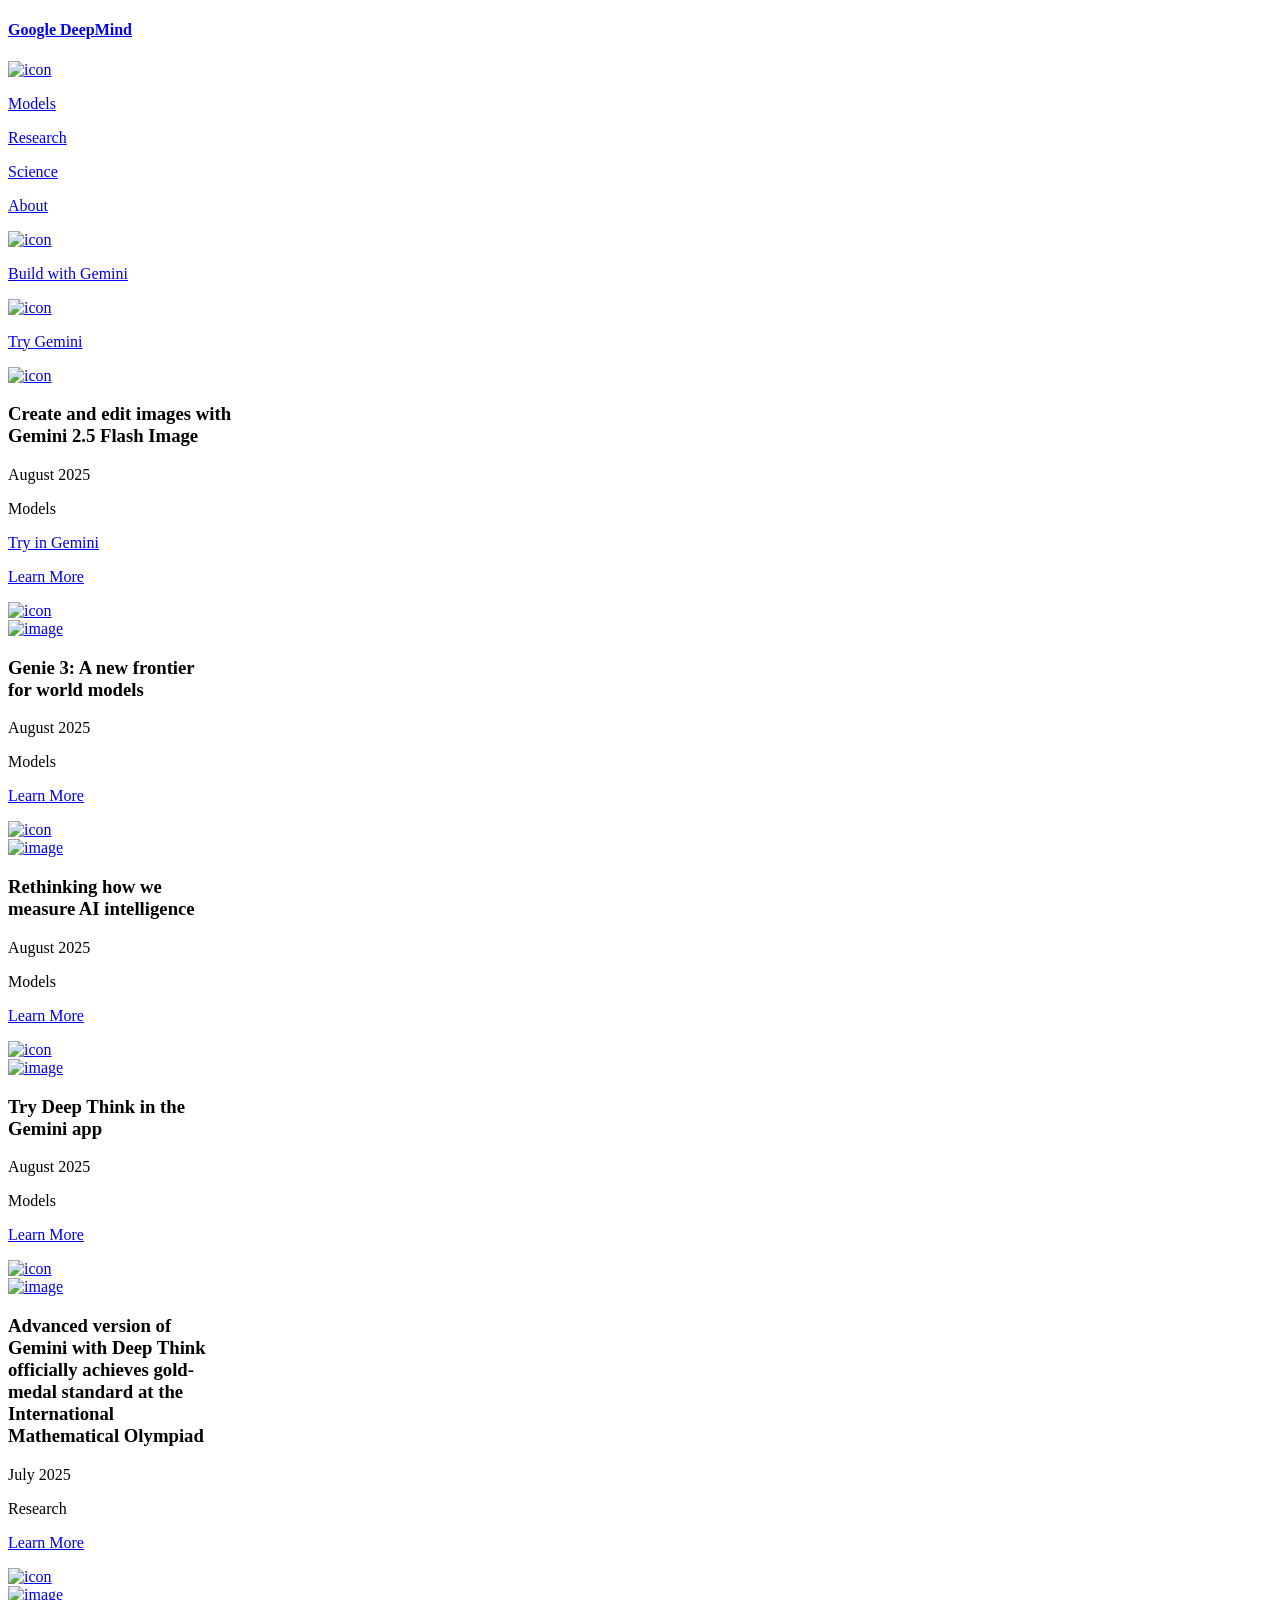
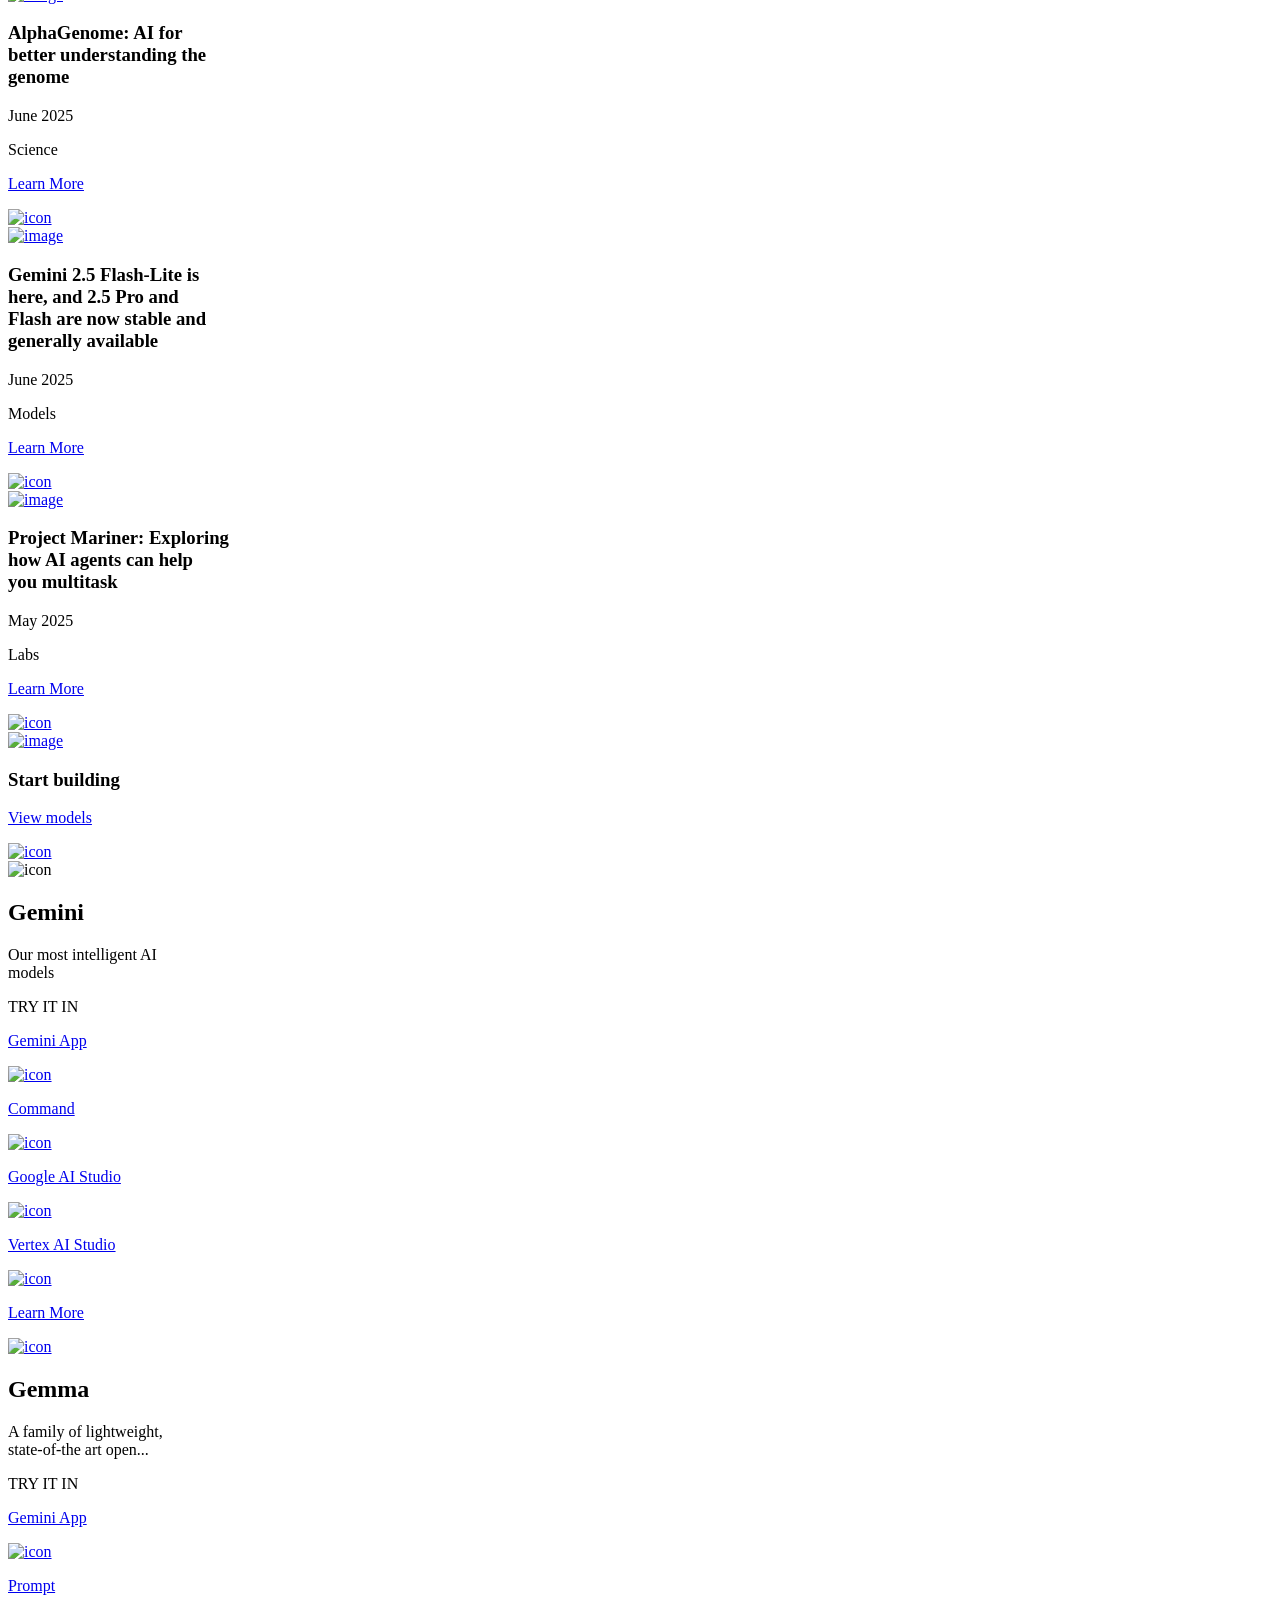
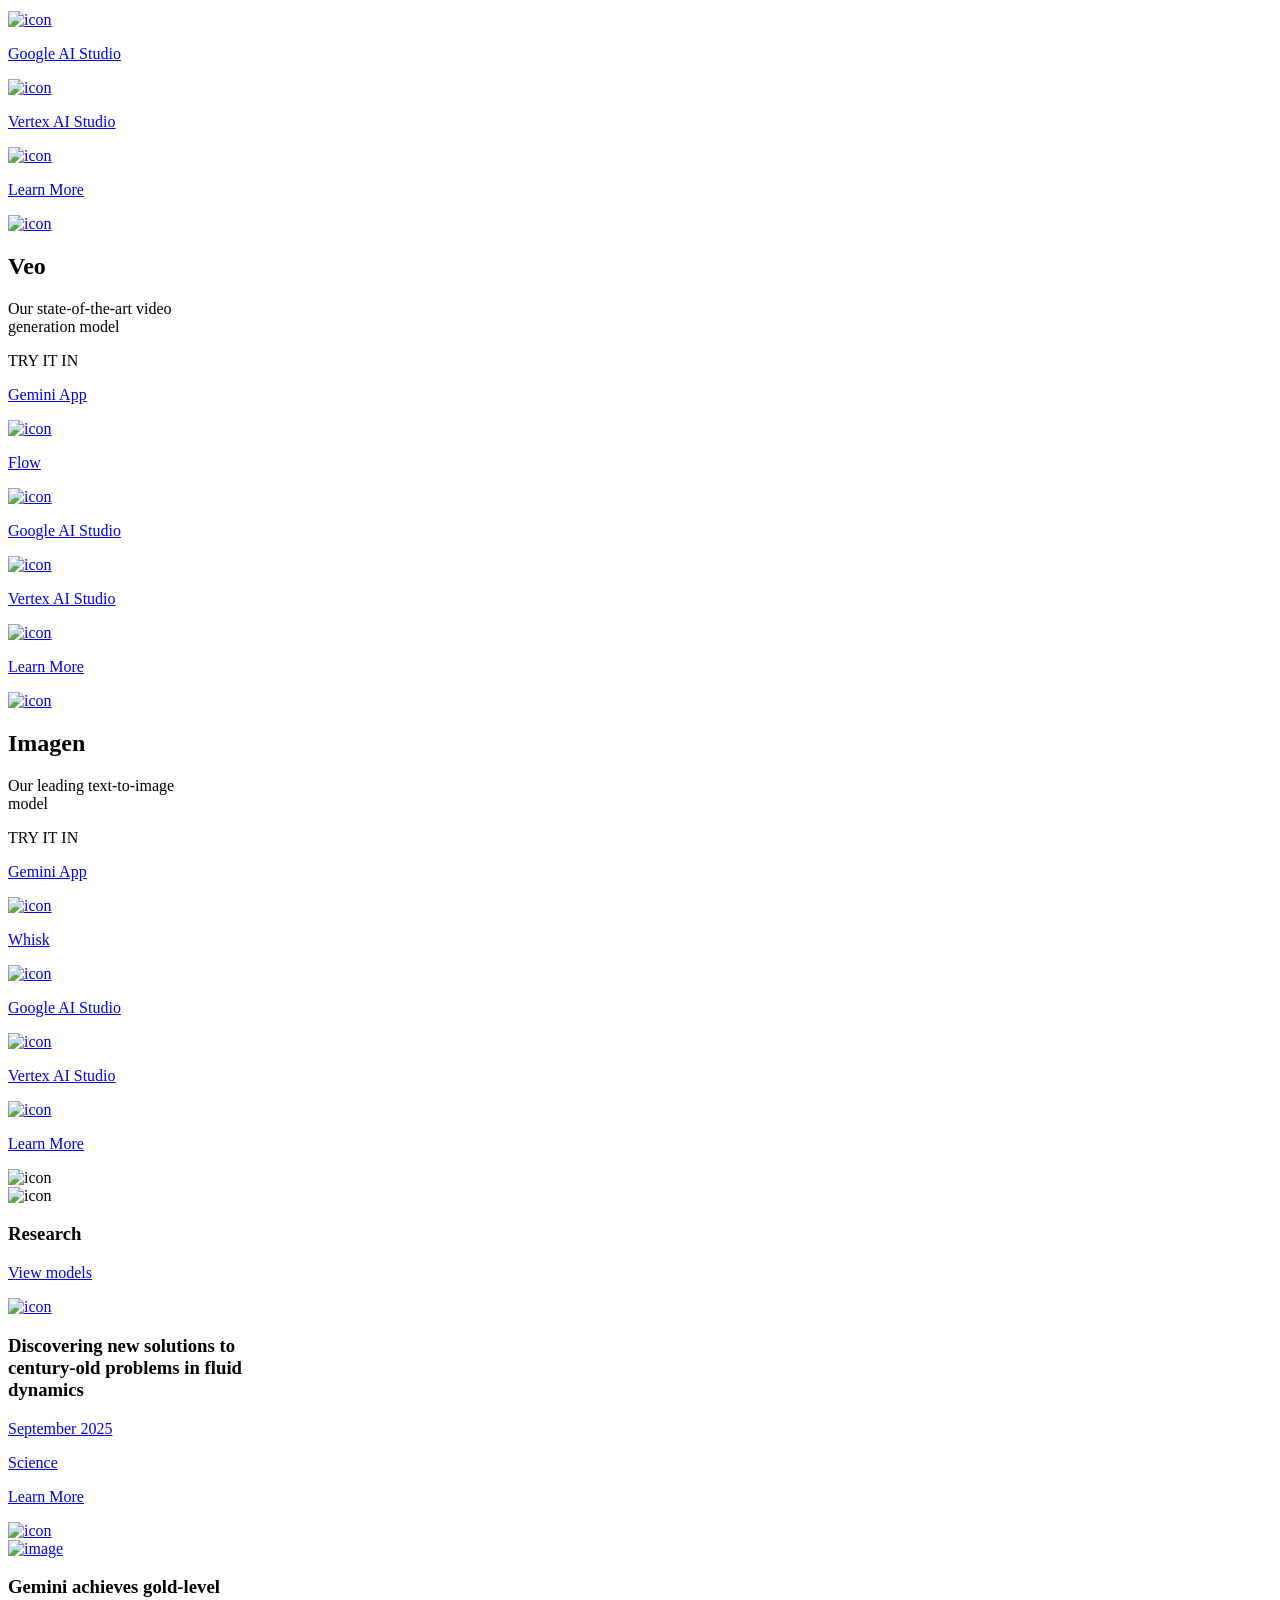
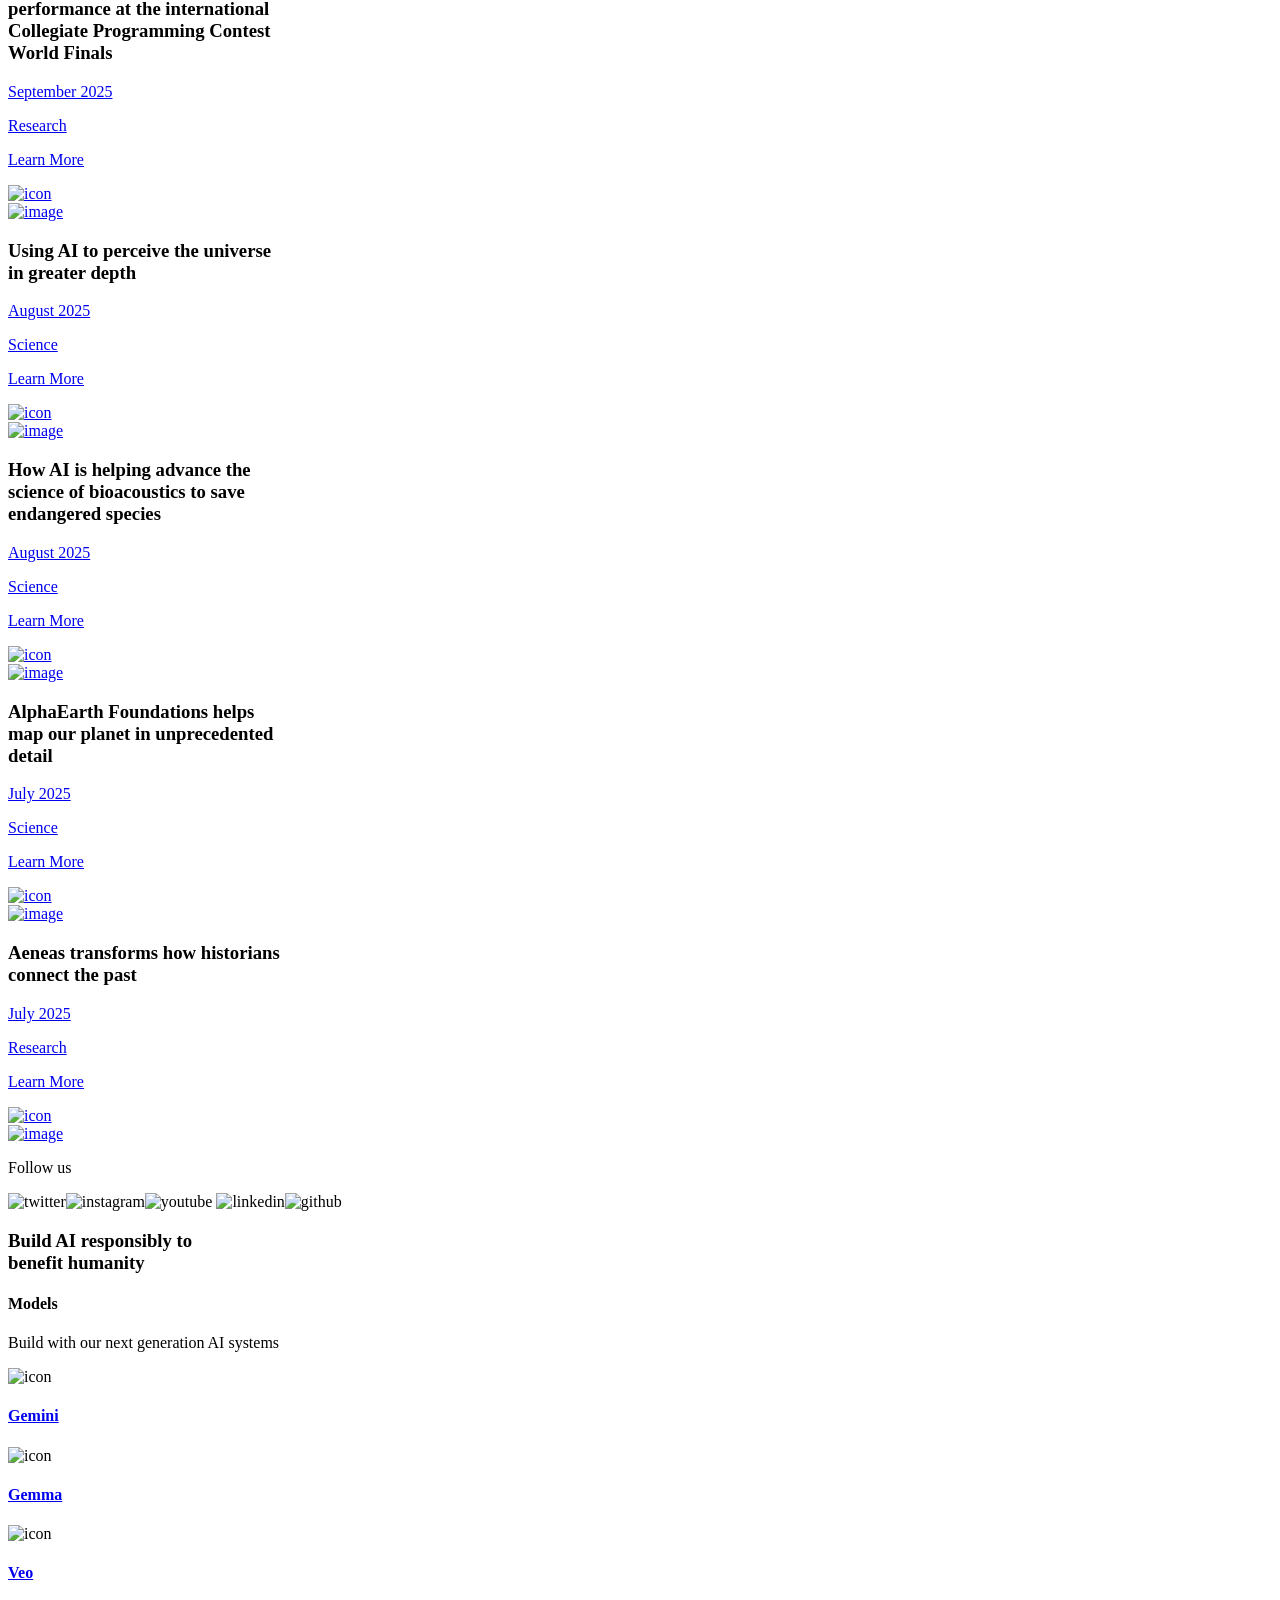
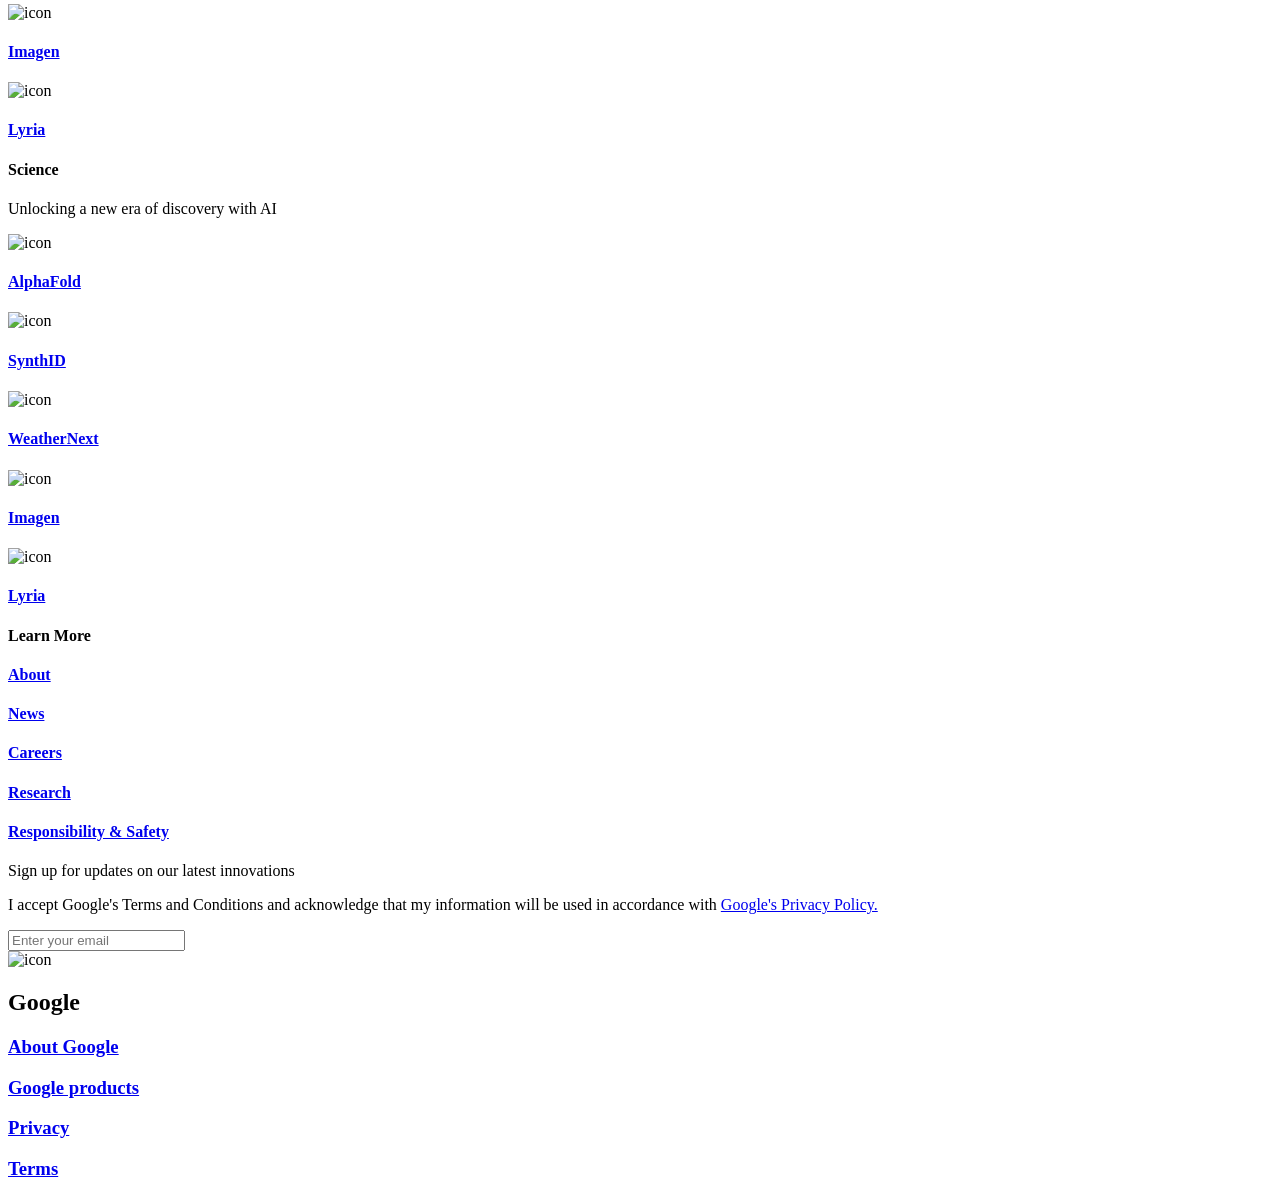
==== commit e8821848: "Add updated files to Google DeepMind Project" ====
--- a/index.html
+++ b/index.html
@@ -11,7 +11,7 @@
       <div class="left-nav-side">
         <div class="logo-left-nav-container">
           <a href="#"><h4>Google DeepMind</h4></a>
-          <div class="icon-container">
+          <div class="sub-icon-container">
             <a href="#"><img src="./Deepmind/arrow down.svg" alt="icon" /></a>
           </div>
         </div>
@@ -698,31 +698,31 @@
                   <div class="icon-container">
                     <img src="./Deepmind/Sparkle.svg" alt="icon" />
                   </div>
-                  <h4>Gemini</h4>
+                  <h4><a href="#">Gemini</a></h4>
                 </div>
                 <div class="bottom-icon-container">
                   <div class="icon-container">
                     <img src="./Deepmind/BoundingBox.svg" alt="icon" />
                   </div>
-                  <h4>Gemma</h4>
+                  <h4><a href="#">Gemma</a></h4>
                 </div>
                 <div class="bottom-icon-container">
                   <div class="icon-container">
                     <img src="./Deepmind/Sparkle.svg" alt="icon" />
                   </div>
-                  <h4>Veo</h4>
+                  <h4><a href="#">Veo</a></h4>
                 </div>
                 <div class="bottom-icon-container">
                   <div class="icon-container">
                     <img src="./Deepmind/Sparkle.svg" alt="icon" />
                   </div>
-                  <h4>Imagen</h4>
+                  <h4><a href="#">Imagen</a></h4>
                 </div>
                 <div class="bottom-icon-container">
                   <div class="icon-container">
                     <img src="./Deepmind/BoundingBox.svg" alt="icon" />
                   </div>
-                  <h4>Lyria</h4>
+                  <h4><a href="#">Lyria</a></h4>
                 </div>
               </div>
             </div>
@@ -736,31 +736,31 @@
                   <div class="icon-container">
                     <img src="./Deepmind/Sparkle.svg" alt="icon" />
                   </div>
-                  <h4>AlphaFold</h4>
+                  <h4><a href="#">AlphaFold</a></h4>
                 </div>
                 <div class="bottom-icon-container">
                   <div class="icon-container">
                     <img src="./Deepmind/BoundingBox.svg" alt="icon" />
                   </div>
-                  <h4>SynthID</h4>
+                  <h4><a href="#">SynthID</a></h4>
                 </div>
                 <div class="bottom-icon-container">
                   <div class="icon-container">
                     <img src="./Deepmind/Sparkle.svg" alt="icon" />
                   </div>
-                  <h4>WeatherNext</h4>
+                  <h4><a href="#">WeatherNext</a></h4>
                 </div>
                 <div class="bottom-icon-container">
                   <div class="icon-container">
                     <img src="./Deepmind/BoundingBox.svg" alt="icon" />
                   </div>
-                  <h4>Imagen</h4>
+                  <h4><a href="#">Imagen</a></h4>
                 </div>
                 <div class="bottom-icon-container">
                   <div class="icon-container">
                     <img src="./Deepmind/Sparkle.svg" alt="icon" />
                   </div>
-                  <h4>Lyria</h4>
+                  <h4><a href="#">Lyria</a></h4>
                 </div>
               </div>
             </div>
@@ -806,7 +806,7 @@
                   id="subscribe"
                   placeholder="Enter your email"
                 />
-                <div class="icon-container">
+                <div class="sub-icon-container">
                   <img src="./Deepmind/CaretRight.svg" alt="icon" />
                 </div>
               </form>
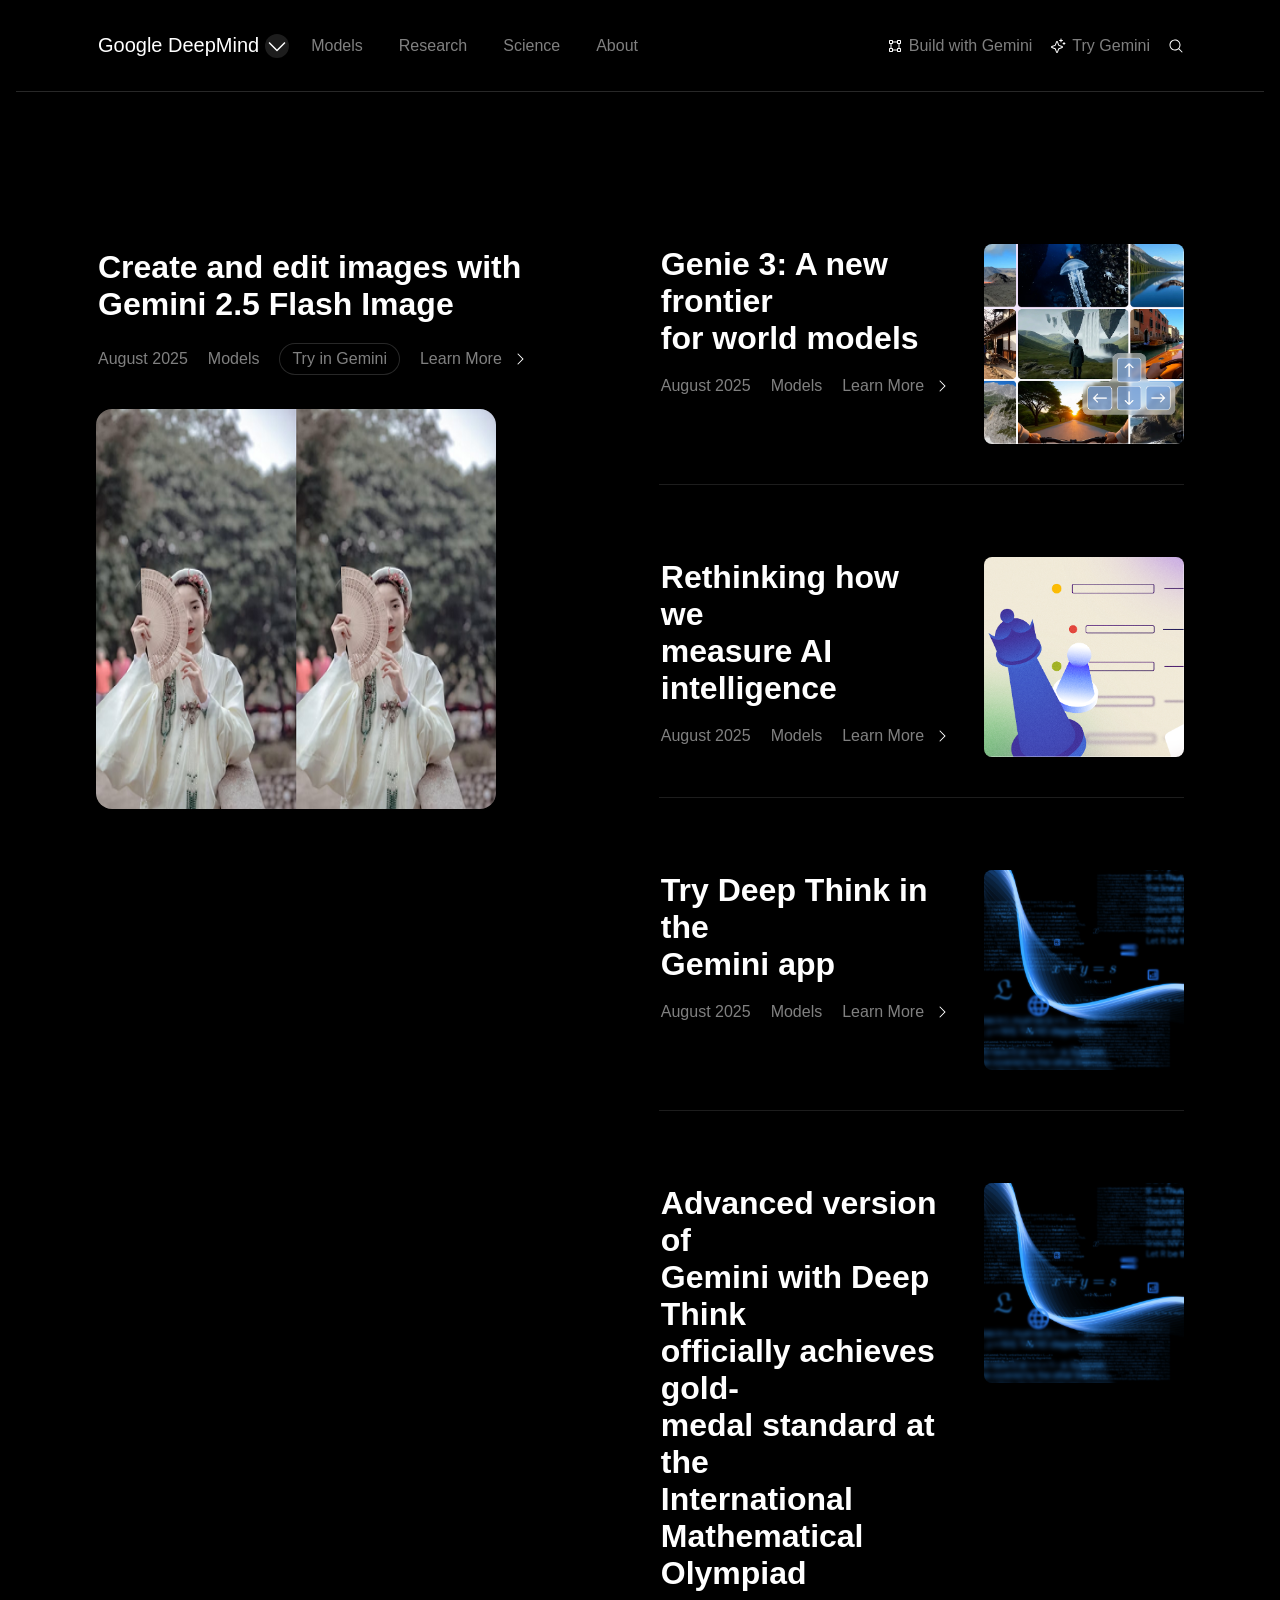
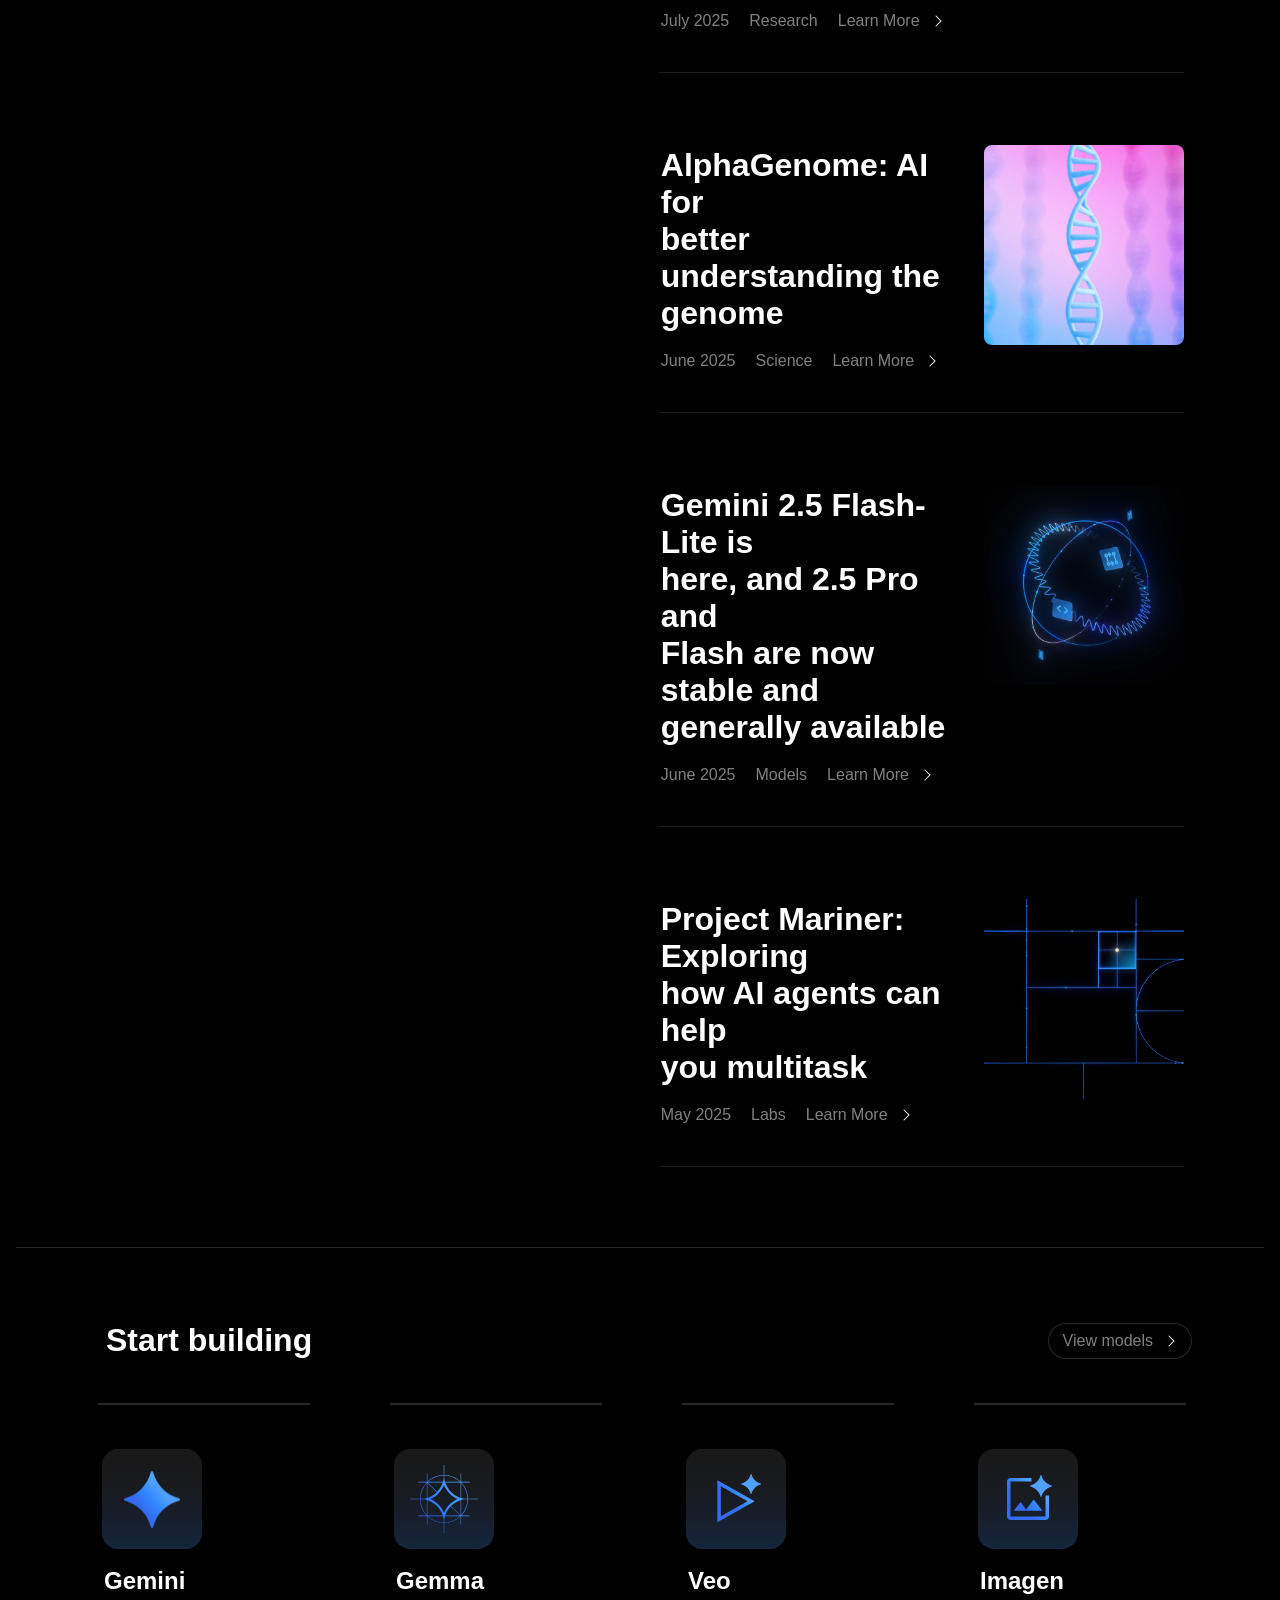
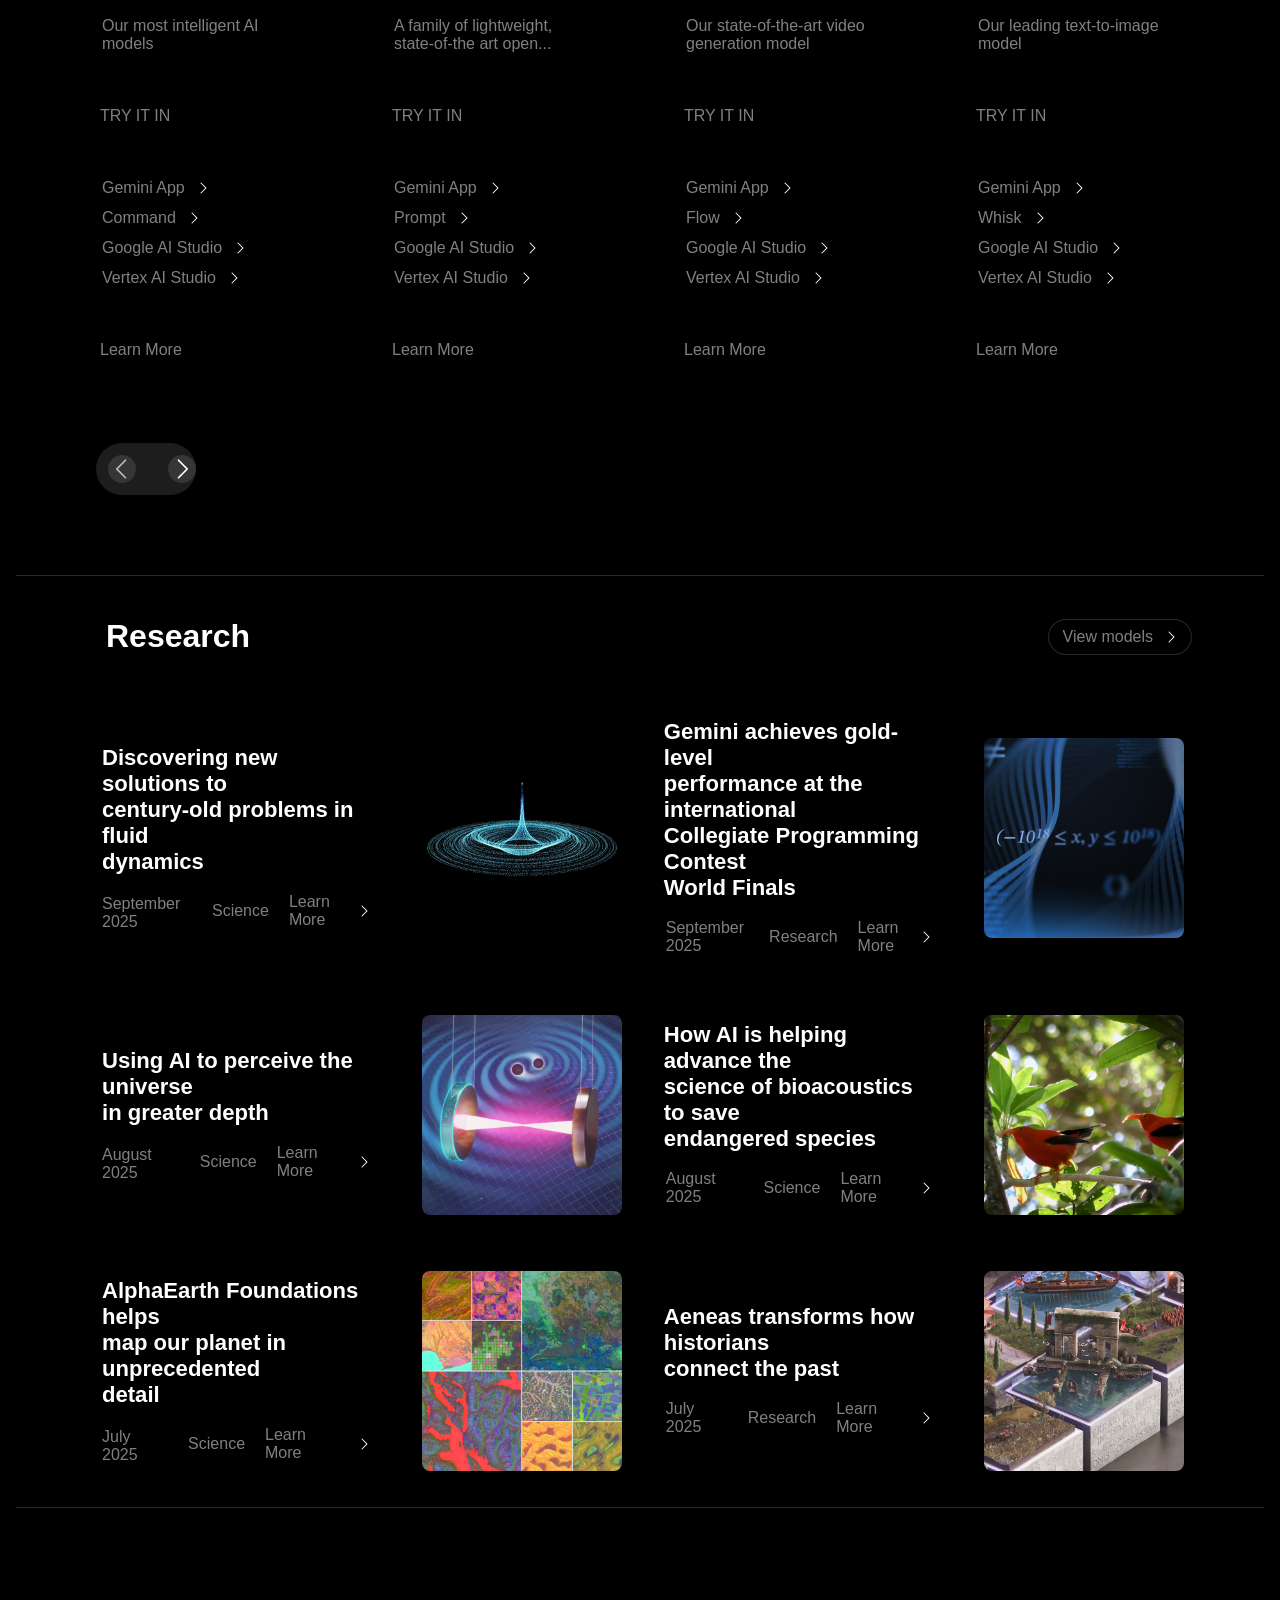
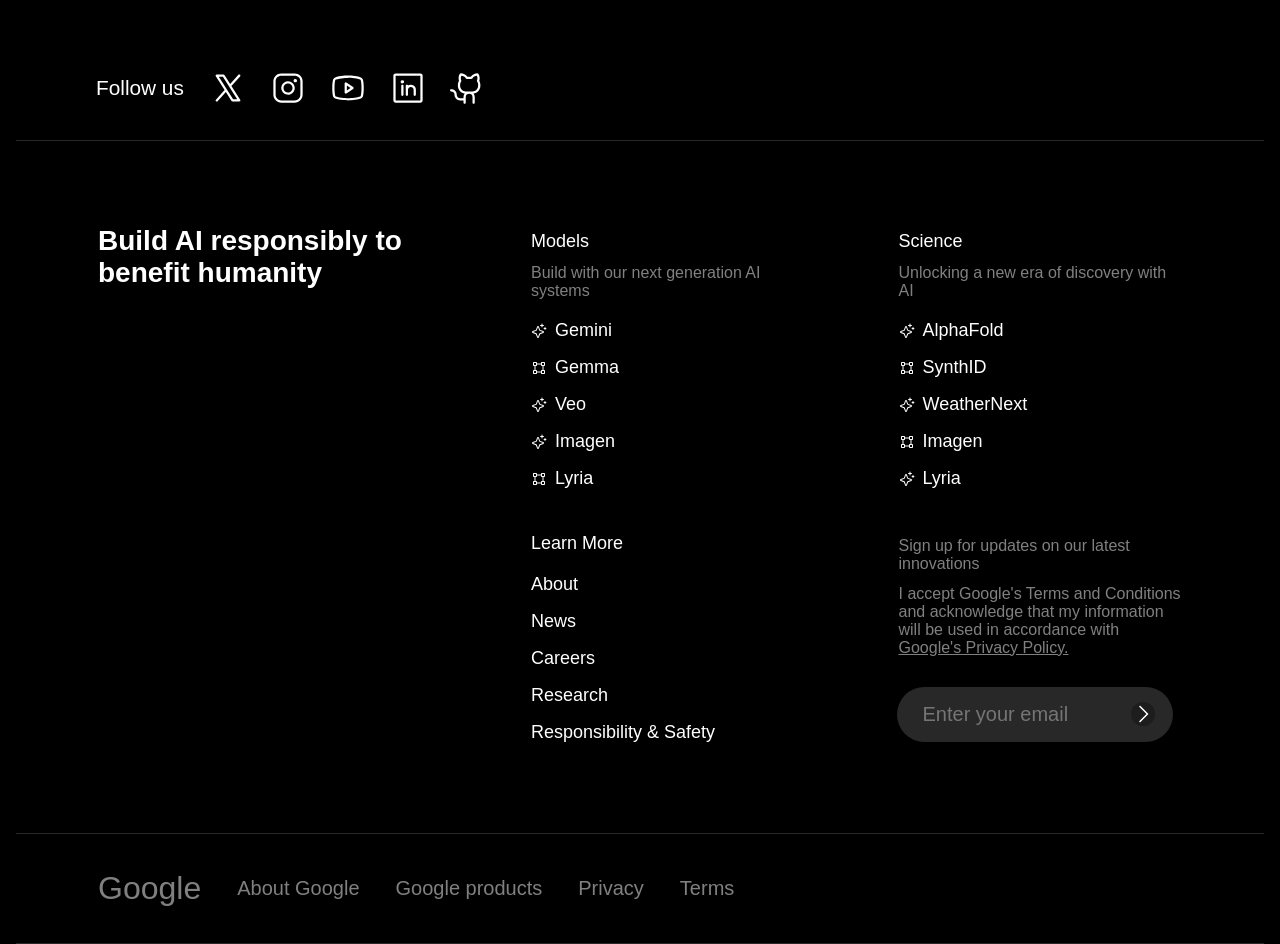
==== commit d2ae5c8c: "Add updated files to Google DeepMind Project" ====
--- a/index.html
+++ b/index.html
@@ -3,7 +3,7 @@
   <head>
     <meta charset="UTF-8" />
     <meta name="viewport" content="width=device-width, initial-scale=1.0" />
-    <link rel="stylesheet" href="deepmind.css" />
+    <link rel="stylesheet" href="index.css" />
     <title>Google DeepMind</title>
   </head>
   <body>
--- a/index.css
+++ b/index.css
@@ -0,0 +1,820 @@
+@import url("https://fonts.googleapis.com/css2?family=Archivo:ital,wght@0,100..900;1,100..900&family=DM+Mono:ital,wght@0,300;0,400;0,500;1,300;1,400;1,500&family=DM+Sans:ital,opsz,wght@0,9..40,100..1000;1,9..40,100..1000&family=Inter:ital,opsz,wght@0,14..32,100..900;1,14..32,100..900&family=Libre+Baskerville:ital,wght@0,400;0,700;1,400&family=Libre+Bodoni:ital,wght@0,400..700;1,400..700&family=Noto+Serif+Old+Uyghur&family=Play:wght@400;700&family=Playfair+Display:ital,wght@0,400..900;1,400..900&family=Poppins:ital,wght@0,100;0,200;0,300;0,400;0,500;0,600;0,700;0,800;0,900;1,100;1,200;1,300;1,400;1,500;1,600;1,700;1,800;1,900&family=Roboto:ital,wght@0,100;0,300;0,400;0,500;0,700;0,900;1,100;1,300;1,400;1,500;1,700;1,900&family=Work+Sans:ital,wght@0,100..900;1,100..900&display=swap");
+
+* {
+  margin: 0;
+  padding: 0;
+  font-family: "DM Sans", sans-serif;
+  letter-spacing: normal;
+  line-height: normal;
+  background-color: #000;
+}
+
+/* Global Navigation Styling */
+
+.navigation-main-container {
+  width: 85%;
+  height: auto;
+  margin: 0 auto;
+  padding: 2rem 5rem;
+  display: flex;
+  flex-direction: row;
+  justify-content: space-between;
+  align-items: center;
+  background-color: #000;
+  border-bottom: 0.125px solid #d5d5d530;
+  position: sticky;
+  top: 0;
+}
+
+.left-nav-side {
+  width: 50%;
+  height: auto;
+  display: flex;
+  flex-direction: row;
+  justify-content: flex-start;
+  align-items: center;
+}
+
+.logo-left-nav-container {
+  width: 100%;
+  height: auto;
+  display: flex;
+  flex-direction: row;
+  justify-content: flex-start;
+  align-items: center;
+  gap: 0.25rem;
+}
+
+.icon-container,
+.icon-container img {
+  width: 16px;
+  height: 16px;
+}
+
+.logo-left-nav-container h4 {
+  font-size: 1.25rem;
+  font-weight: 300;
+  color: #fff;
+  padding: 0.125rem;
+}
+
+.logo-left-nav-container a {
+  text-decoration: none;
+}
+
+.logo-right-nav-container {
+  width: 100%;
+  height: auto;
+  display: flex;
+  flex-direction: row;
+  justify-content: center;
+  align-items: flex-end;
+  gap: 2rem;
+}
+
+.logo-right-nav-container p {
+  font-size: 1rem;
+  font-weight: 400;
+  color: #d5d5d599;
+  padding: 0.125rem;
+}
+
+.logo-right-nav-container a {
+  text-decoration: none;
+}
+
+.right-nav-side {
+  width: 50%;
+  height: auto;
+  display: flex;
+  flex-direction: row;
+  justify-content: flex-end;
+  align-items: center;
+  gap: 1rem;
+}
+
+.build-container {
+  width: fit-content;
+  height: auto;
+  display: flex;
+  flex-direction: row;
+  justify-content: flex-start;
+  align-items: center;
+  gap: 0.25rem;
+}
+
+.build-container p {
+  font-size: 1rem;
+  font-weight: 400;
+  color: #d5d5d598;
+  padding: 0.125rem;
+}
+
+.build-container a {
+  text-decoration: none;
+}
+
+.try-container {
+  width: fit-content;
+  height: auto;
+  display: flex;
+  flex-direction: row;
+  justify-content: center;
+  align-items: center;
+  gap: 0.25rem;
+}
+
+.try-container p {
+  font-size: 1rem;
+  font-weight: 400;
+  color: #d5d5d598;
+  padding: 0.125rem;
+}
+
+.try-container a {
+  text-decoration: none;
+}
+
+.search-container {
+  width: fit-content;
+  height: auto;
+  display: flex;
+  flex-direction: row;
+  justify-content: flex-end;
+  align-items: center;
+  gap: 0.5rem;
+}
+
+.search-container a {
+  text-decoration: none;
+}
+
+/* Hero Section Styling */
+
+.hero-section {
+  width: 85%;
+  height: auto;
+  margin: 2rem auto;
+  padding: 2rem 5rem;
+  display: flex;
+  flex-direction: column;
+  justify-content: center;
+  align-items: flex-start;
+  background-color: #000;
+  border-bottom: 0.125px solid #d5d5d530;
+  position: relative;
+}
+
+.hero-container {
+  width: 100%;
+  height: auto;
+  margin: 3rem auto;
+  display: flex;
+  flex-direction: row;
+  justify-content: space-between;
+  align-items: center;
+}
+
+.left-hero-container {
+  width: 75%;
+  height: auto;
+  display: flex;
+  flex-direction: column;
+  justify-content: center;
+  align-items: flex-start;
+  gap: 2rem;
+  padding-bottom: 1rem;
+  position: sticky;
+  bottom: 75px;
+  left: 0;
+}
+
+.sub-heading-container {
+  width: 100%;
+  height: auto;
+  display: flex;
+  flex-direction: column;
+  justify-content: center;
+  align-items: flex-start;
+  gap: 1rem;
+}
+
+.learn-container {
+  width: fit-content;
+  height: auto;
+  display: flex;
+  flex-direction: row;
+  justify-content: flex-start;
+  align-items: center;
+  gap: 0.5rem;
+}
+
+.learn-container a {
+  text-decoration: none;
+  color: #d5d5d599;
+}
+
+.sub-heading-container h3 {
+  font-size: 2rem;
+  font-weight: 700;
+  padding: 0.125rem;
+  color: #fff;
+}
+
+.sub-minor-heading-container {
+  width: 100%;
+  height: auto;
+  display: flex;
+  flex-direction: row;
+  justify-content: flex-start;
+  align-items: center;
+  gap: 1rem;
+}
+
+.sub-minor-heading-container p {
+  font-size: 1rem;
+  font-weight: 400;
+  padding: 0.125rem;
+  color: #d5d5d599;
+}
+
+.image-container,
+.image-container img {
+  width: 400px;
+  height: 400px;
+  display: flex;
+  flex-direction: column;
+  justify-content: center;
+  align-items: flex-start;
+  border-radius: 16px;
+}
+
+/* Right Hero Container Styling */
+
+.right-hero-container {
+  width: 70%;
+  height: auto;
+  display: flex;
+  flex-direction: column;
+  justify-content: center;
+  align-items: flex-start;
+  gap: 2rem;
+  position: sticky;
+  top: 0;
+}
+
+.right-hero-sub-container {
+  width: 100%;
+  height: auto;
+  display: flex;
+  flex-direction: row;
+  justify-content: flex-start;
+  align-items: flex-start;
+  gap: 2rem;
+  padding: 2.5rem 0;
+  border-bottom: 0.125px solid #d5d5d523;
+}
+
+.right-heading-container {
+  width: 100%;
+  height: auto;
+  display: flex;
+  flex-direction: column;
+  justify-content: center;
+  align-items: flex-start;
+  gap: 1rem;
+}
+
+.right-heading-container h3 {
+  font-size: 2rem;
+  font-weight: 700;
+  color: #fff;
+  padding: 0.125rem;
+}
+
+.sub-minor-heading-container {
+  width: 100%;
+  height: auto;
+  display: flex;
+  flex-direction: row;
+  justify-content: flex-start;
+  align-items: center;
+  gap: 1rem;
+}
+
+.right-heading-image-container,
+.right-heading-image-container img {
+  width: 200px;
+  height: 200px;
+  border-radius: 8px;
+}
+
+/* Second Section Styling */
+
+.second-section {
+  width: 85%;
+  height: auto;
+  margin: 0 auto;
+  padding: 2rem 5rem;
+  display: flex;
+  flex-direction: column;
+  justify-content: center;
+  align-items: flex-start;
+  gap: 2rem;
+  border-bottom: 0.125px solid #d5d5d530;
+}
+
+.second-section-heading {
+  width: 100%;
+  height: auto;
+  padding: 0.5rem;
+  display: flex;
+  flex-direction: row;
+  justify-content: space-between;
+  align-items: center;
+}
+
+.second-section-heading h3 {
+  font-size: 2rem;
+  font-weight: 700;
+  padding: 0.125rem;
+  color: #fff;
+}
+
+.second-section-heading p {
+  font-size: 1rem;
+  font-weight: 400;
+  padding: 0.125rem;
+  color: #d5d5d599;
+}
+
+.view-container {
+  width: fit-content;
+  height: auto;
+  padding: 0.125rem;
+  display: flex;
+  flex-direction: row;
+  justify-content: flex-start;
+  align-items: center;
+  gap: 0.5rem;
+}
+
+.view-container a {
+  text-decoration: none;
+}
+
+.view-container {
+  border: 0.25px solid #d5d5d530;
+  padding: 6px 12px;
+  border-radius: 100px;
+}
+
+.second-section-main {
+  width: 100%;
+  height: auto;
+  padding: 0.125rem;
+  display: flex;
+  flex-direction: row;
+  justify-content: space-between;
+  align-items: center;
+  column-gap: 5rem;
+}
+
+.card-container {
+  width: 45%;
+  height: auto;
+  padding-top: 2.5rem;
+  display: flex;
+  flex-direction: column;
+  justify-content: center;
+  align-items: flex-start;
+  gap: 3rem;
+  border-top: 0.125rem solid #d5d5d530;
+}
+
+.tertiary-container {
+  width: 100%;
+  height: auto;
+  padding: 0.125rem;
+  display: flex;
+  flex-direction: column;
+  justify-content: center;
+  align-items: flex-start;
+  gap: 0.5rem;
+}
+
+.secondary-container {
+  width: 100%;
+  height: auto;
+  padding: 0.125rem;
+  display: flex;
+  flex-direction: column;
+  justify-content: center;
+  align-items: flex-start;
+  gap: 1rem;
+}
+
+.primary-container {
+  width: 100%;
+  height: auto;
+  padding: 0.125rem;
+  display: flex;
+  flex-direction: column;
+  justify-content: center;
+  align-items: flex-start;
+  gap: 1rem;
+}
+
+.medium-icon-container,
+.medium-icon-container img {
+  width: 100px;
+  height: 100px;
+  border-radius: 16px;
+}
+
+.primary-container h2 {
+  font-size: 1.5rem;
+  font-weight: 700;
+  color: #fff;
+  padding: 0.125rem;
+}
+
+.secondary-container p,
+.card-container p {
+  font-size: 1rem;
+  font-weight: 500;
+  color: #d5d5d599;
+  padding: 0.125rem;
+}
+
+.horizontal-slide {
+  width: 7%;
+  height: auto;
+  padding: 0.75rem;
+  margin-top: 3rem;
+  margin-bottom: 3rem;
+  display: flex;
+  flex-direction: row;
+  justify-content: space-between;
+  align-items: center;
+  column-gap: 2rem;
+  border-radius: 100rem;
+  background-color: #d5d5d523;
+}
+
+.icon-mini-container,
+.icon-mini-container img {
+  width: 28px;
+  height: 28px;
+  border-radius: 100rem;
+}
+
+.icon-mini-container img {
+  background-color: #d5d5d540;
+}
+
+/* Third Section Styling */
+
+.third-section {
+  width: 85%;
+  height: auto;
+  margin: 0 auto;
+  padding: 2rem 5rem;
+  display: flex;
+  flex-direction: column;
+  justify-content: center;
+  align-items: flex-start;
+  row-gap: 3rem;
+  border-bottom: 0.125px solid #d5d5d530;
+}
+
+.third-section-main-container {
+  width: 100%;
+  height: auto;
+  padding: 0.125rem;
+  display: flex;
+  flex-direction: row;
+  justify-content: space-between;
+  align-items: center;
+}
+
+.third-section-heading-container {
+  width: 100%;
+  height: auto;
+  padding: 0.125rem;
+  display: flex;
+  flex-direction: column;
+  justify-content: center;
+  align-items: flex-start;
+  row-gap: 1rem;
+}
+
+.third-section-heading-container h3 {
+  font-size: 1.38rem;
+  font-family: 700;
+  color: #fff;
+}
+
+.left-third-section-container {
+  width: 48%;
+  height: auto;
+  padding: 0.125rem;
+  display: flex;
+  flex-direction: row;
+  justify-content: space-between;
+  align-items: center;
+  row-gap: 1rem;
+  column-gap: 3rem;
+}
+
+.right-third-section-container {
+  width: 48%;
+  height: auto;
+  padding: 0.125rem;
+  display: flex;
+  flex-direction: row;
+  justify-content: space-between;
+  align-items: center;
+  row-gap: 1rem;
+  column-gap: 3rem;
+}
+
+.sub-minor-heading-container a {
+  text-decoration: none;
+  color: #d5d5d599;
+}
+
+/* Fourth Section Styling */
+
+.fourth-section {
+  width: 85%;
+  height: auto;
+  margin: 0 auto;
+  padding: 10rem 5rem 2rem 5rem;
+  display: flex;
+  flex-direction: column;
+  justify-content: center;
+  align-items: flex-end;
+  row-gap: 3rem;
+  border-bottom: 0.125px solid #d5d5d530;
+}
+
+.social-media-container {
+  width: 100%;
+  height: auto;
+  padding: 0.125rem;
+  display: flex;
+  flex-direction: row;
+  justify-content: flex-start;
+  align-items: center;
+  gap: 1.5rem;
+}
+
+.social-media-icon-container {
+  width: 36px;
+  height: 36px;
+  display: flex;
+  flex-direction: row;
+  justify-content: flex-start;
+  align-items: center;
+  column-gap: 1.5rem;
+}
+
+.social-media-icon-container img {
+  width: 36px;
+  height: 36px;
+}
+
+.social-media-container p {
+  font-size: 1.3rem;
+  font-weight: 500;
+  color: #fff;
+  padding: 0.125rem;
+}
+
+/* Fifth Section Styling */
+
+.fifth-section {
+  width: 85%;
+  height: auto;
+  margin: 0 auto;
+  padding: 5rem 5rem;
+  display: flex;
+  flex-direction: column;
+  justify-content: flex-start;
+  align-items: center;
+  row-gap: 3rem;
+  border-bottom: 0.125px solid #d5d5d530;
+}
+
+.fifth-section-container {
+  width: 100%;
+  height: auto;
+  padding: 0.125rem;
+  display: flex;
+  flex-direction: row;
+  justify-content: space-between;
+  align-items: flex-start;
+  column-gap: 2rem;
+}
+
+.fifth-section-left-sub-heading-container {
+  width: 60%;
+  height: auto;
+  padding: 0.125rem;
+  display: flex;
+  flex-direction: column;
+  justify-content: flex-start;
+  align-items: flex-start;
+}
+
+.fifth-section-right-sub-heading-container {
+  width: 100%;
+  height: auto;
+  padding: 0.125rem;
+  display: flex;
+  flex-direction: row;
+  justify-content: space-between;
+  align-items: center;
+  row-gap: 1rem;
+  column-gap: 5rem;
+}
+
+.left-of-right-sub-heading-card-container {
+  width: 100%;
+  height: auto;
+  padding: 0.125rem;
+  display: flex;
+  flex-direction: column;
+  justify-content: center;
+  align-items: flex-start;
+  row-gap: 1rem;
+}
+
+.left-of-right-sub-heading-container {
+  width: 100%;
+  height: auto;
+  padding: 0.125rem;
+  display: flex;
+  flex-direction: column;
+  justify-content: space-between;
+  align-items: flex-start;
+  row-gap: 0.75rem;
+  column-gap: 5rem;
+}
+
+.fifth-section-container h4 {
+  font-size: 1.125rem;
+  font-weight: 500;
+  color: #fff;
+}
+
+.fifth-section-container h3 {
+  font-size: 1.75rem;
+  font-weight: 700;
+  color: #fff;
+}
+
+.fifth-section-container p {
+  font-size: 1rem;
+  font-weight: 400;
+  color: #d5d5d599;
+}
+
+.bottom-icon-container {
+  width: fit-content;
+  height: auto;
+  display: flex;
+  flex-direction: row;
+  justify-items: flex-start;
+  align-items: center;
+  gap: 0.5rem;
+}
+
+.menu-icon-container {
+  width: 100%;
+  height: auto;
+  padding: 0.125rem;
+  display: flex;
+  flex-direction: column;
+  justify-content: center;
+  align-items: flex-start;
+  gap: 1rem;
+}
+
+.sub-main-container {
+  width: 100%;
+  height: auto;
+  padding: 0.125rem;
+  display: flex;
+  flex-direction: column;
+  justify-content: flex-end;
+  align-items: center;
+  row-gap: 2rem;
+}
+
+.menu-icon-container a {
+  text-decoration: none;
+  color: #fff;
+}
+
+.left-of-right-sub-heading-container a {
+  color: #d5d5d599;
+}
+
+.left-of-right-sub-heading-container .sign-up {
+  font-size: 1rem;
+  font-weight: 400;
+  color: #d5d5d599;
+}
+
+.left-of-right-sub-heading-container .google-privacy {
+  font-size: 1rem;
+  font-weight: 400;
+  color: #d5d5d599;
+}
+
+.subscription-form {
+  width: 85%;
+  height: auto;
+  padding: 0.5rem 1.125rem;
+  margin-top: 0.75rem;
+  display: flex;
+  flex-direction: row;
+  justify-content: flex-start;
+  align-items: center;
+  column-gap: 0.5rem;
+  border-radius: 100rem;
+  background-color: #d5d5d530;
+}
+
+.subscription-form input {
+  width: 100%;
+  height: auto;
+  padding: 0.5rem;
+  display: flex;
+  flex-direction: row;
+  justify-content: flex-start;
+  align-items: center;
+  background-color: transparent;
+  border: none;
+  font-size: 1.25rem;
+  font-weight: 500;
+  color: #d5d5d530;
+}
+
+.sub-icon-container,
+.sub-icon-container img {
+  width: 24px;
+  height: 24px;
+  border-radius: 100rem;
+}
+
+.sub-icon-container img {
+  background-color: #d5d5d523;
+}
+
+/* Footer Section Styling */
+
+.footer {
+  width: 85%;
+  height: auto;
+  margin: 0 auto;
+  padding: 2rem 5rem;
+  display: flex;
+  flex-direction: column;
+  justify-content: flex-start;
+  align-items: center;
+  row-gap: 3rem;
+  border-bottom: 0.125px solid #d5d5d530;
+}
+
+.google-footer {
+  width: 100%;
+  height: auto;
+  padding: 0.125rem;
+  display: flex;
+  flex-direction: row;
+  justify-content: flex-start;
+  align-items: center;
+  column-gap: 2rem;
+}
+
+.google-footer h2 {
+  font-size: 2rem;
+  font-weight: 500;
+  color: #d5d5d599;
+  padding: 0.125rem;
+}
+
+.google-footer h3 {
+  font-size: 1.25rem;
+  font-weight: 500;
+  color: #d5d5d599;
+  padding: 0.125rem;
+}
+
+.google-footer a {
+  text-decoration: none;
+  color: #d5d5d599;
+}
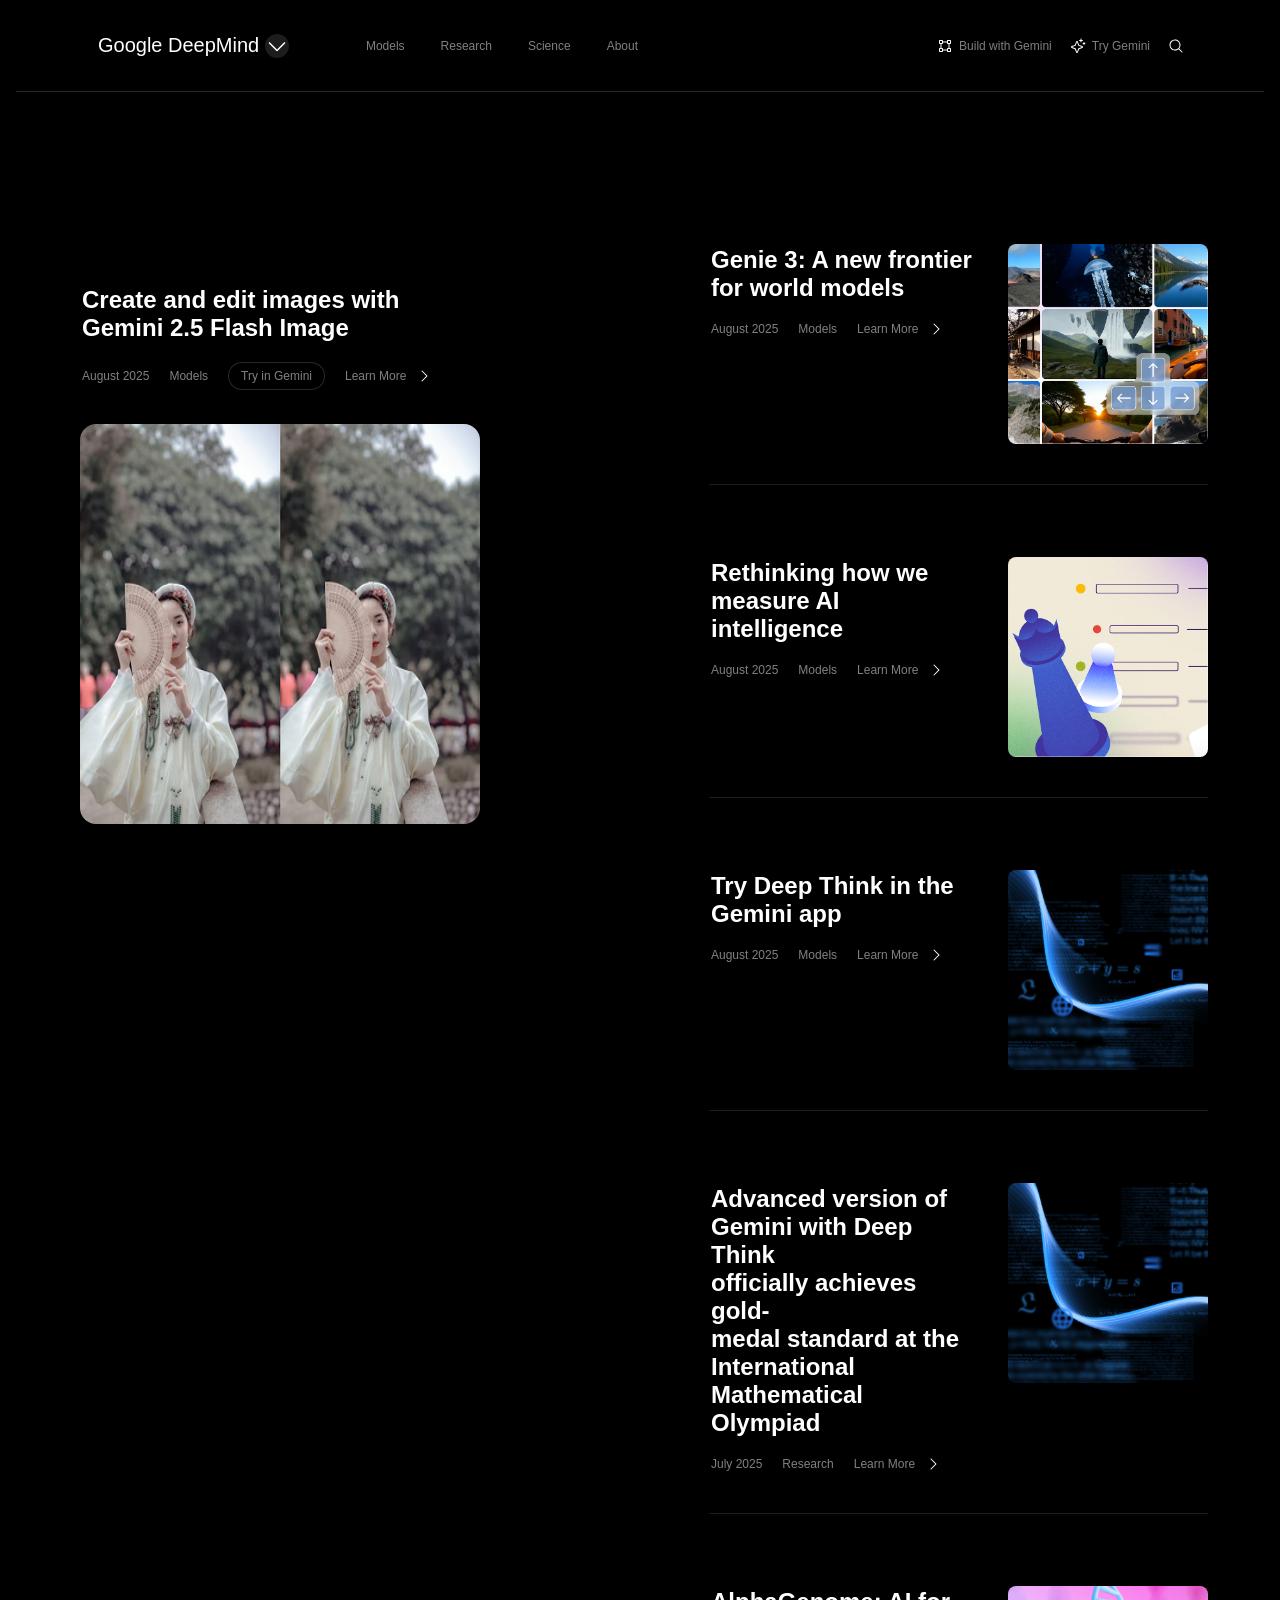
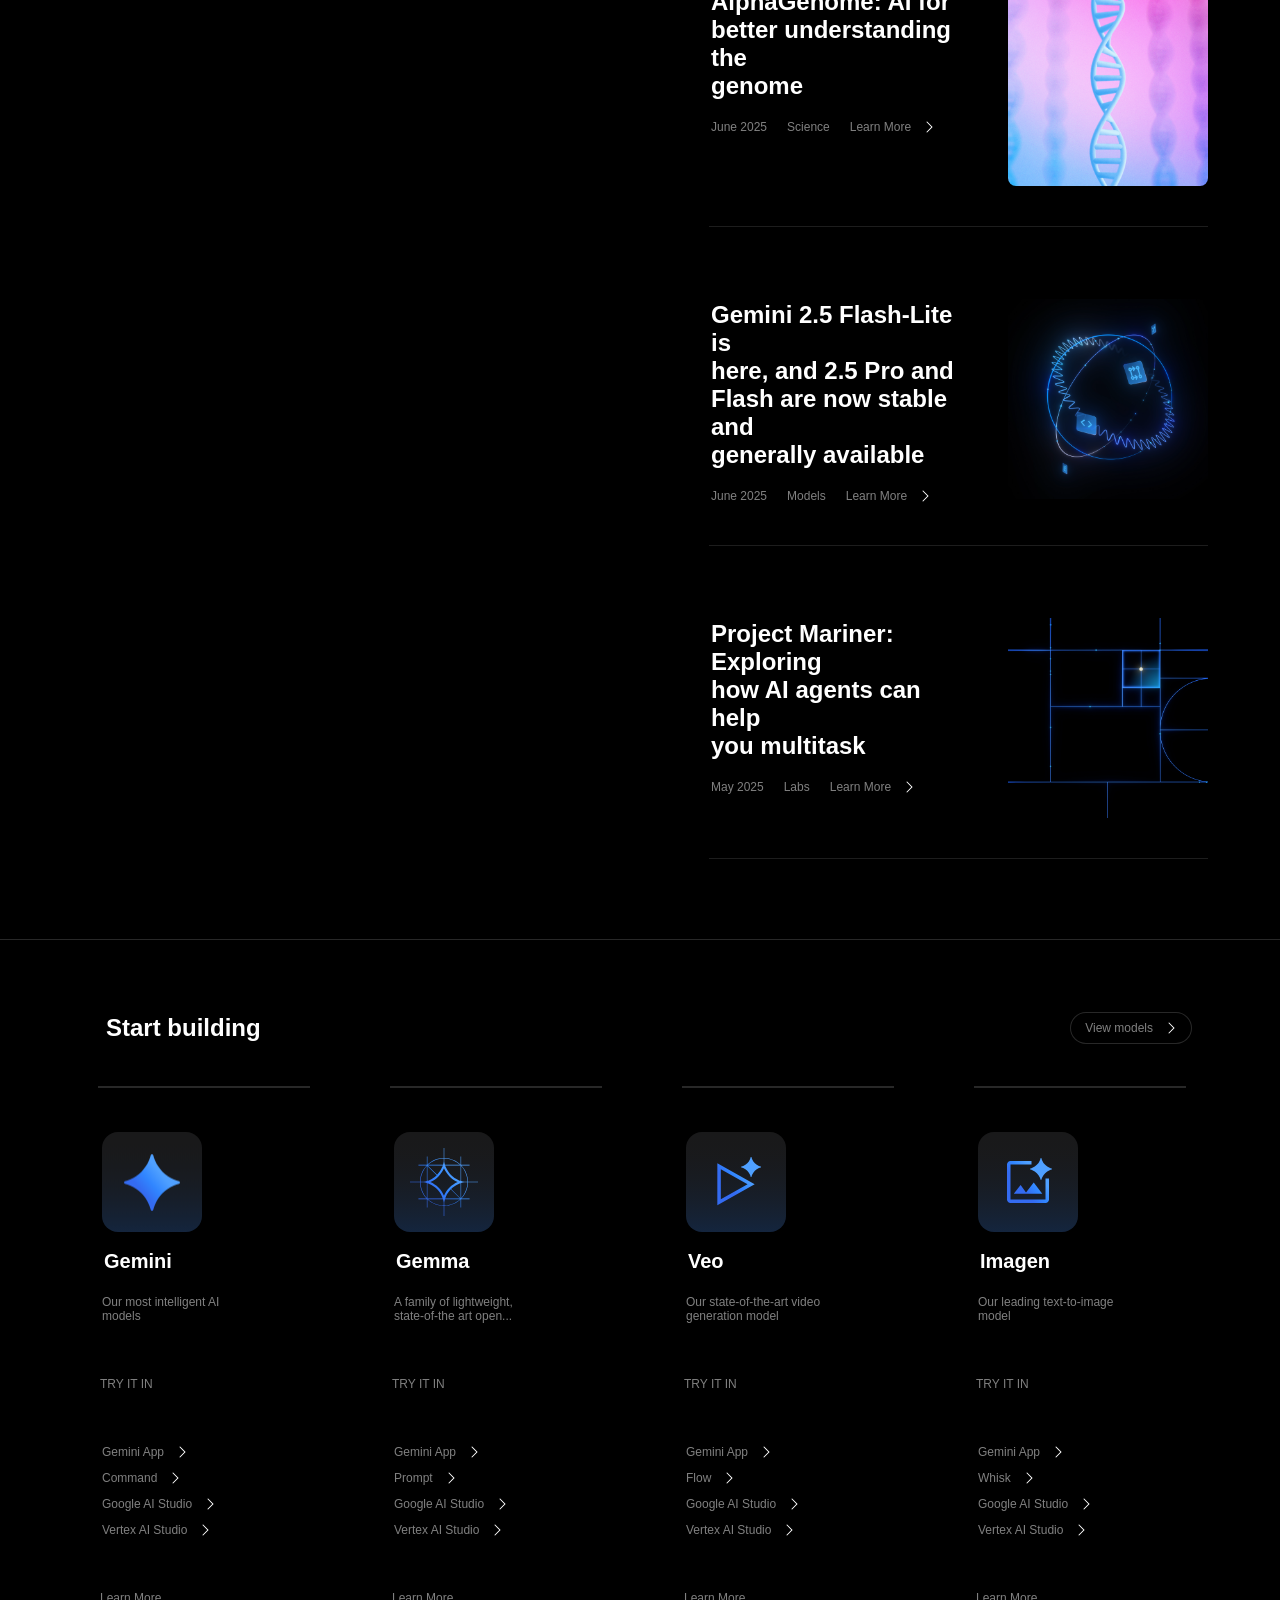
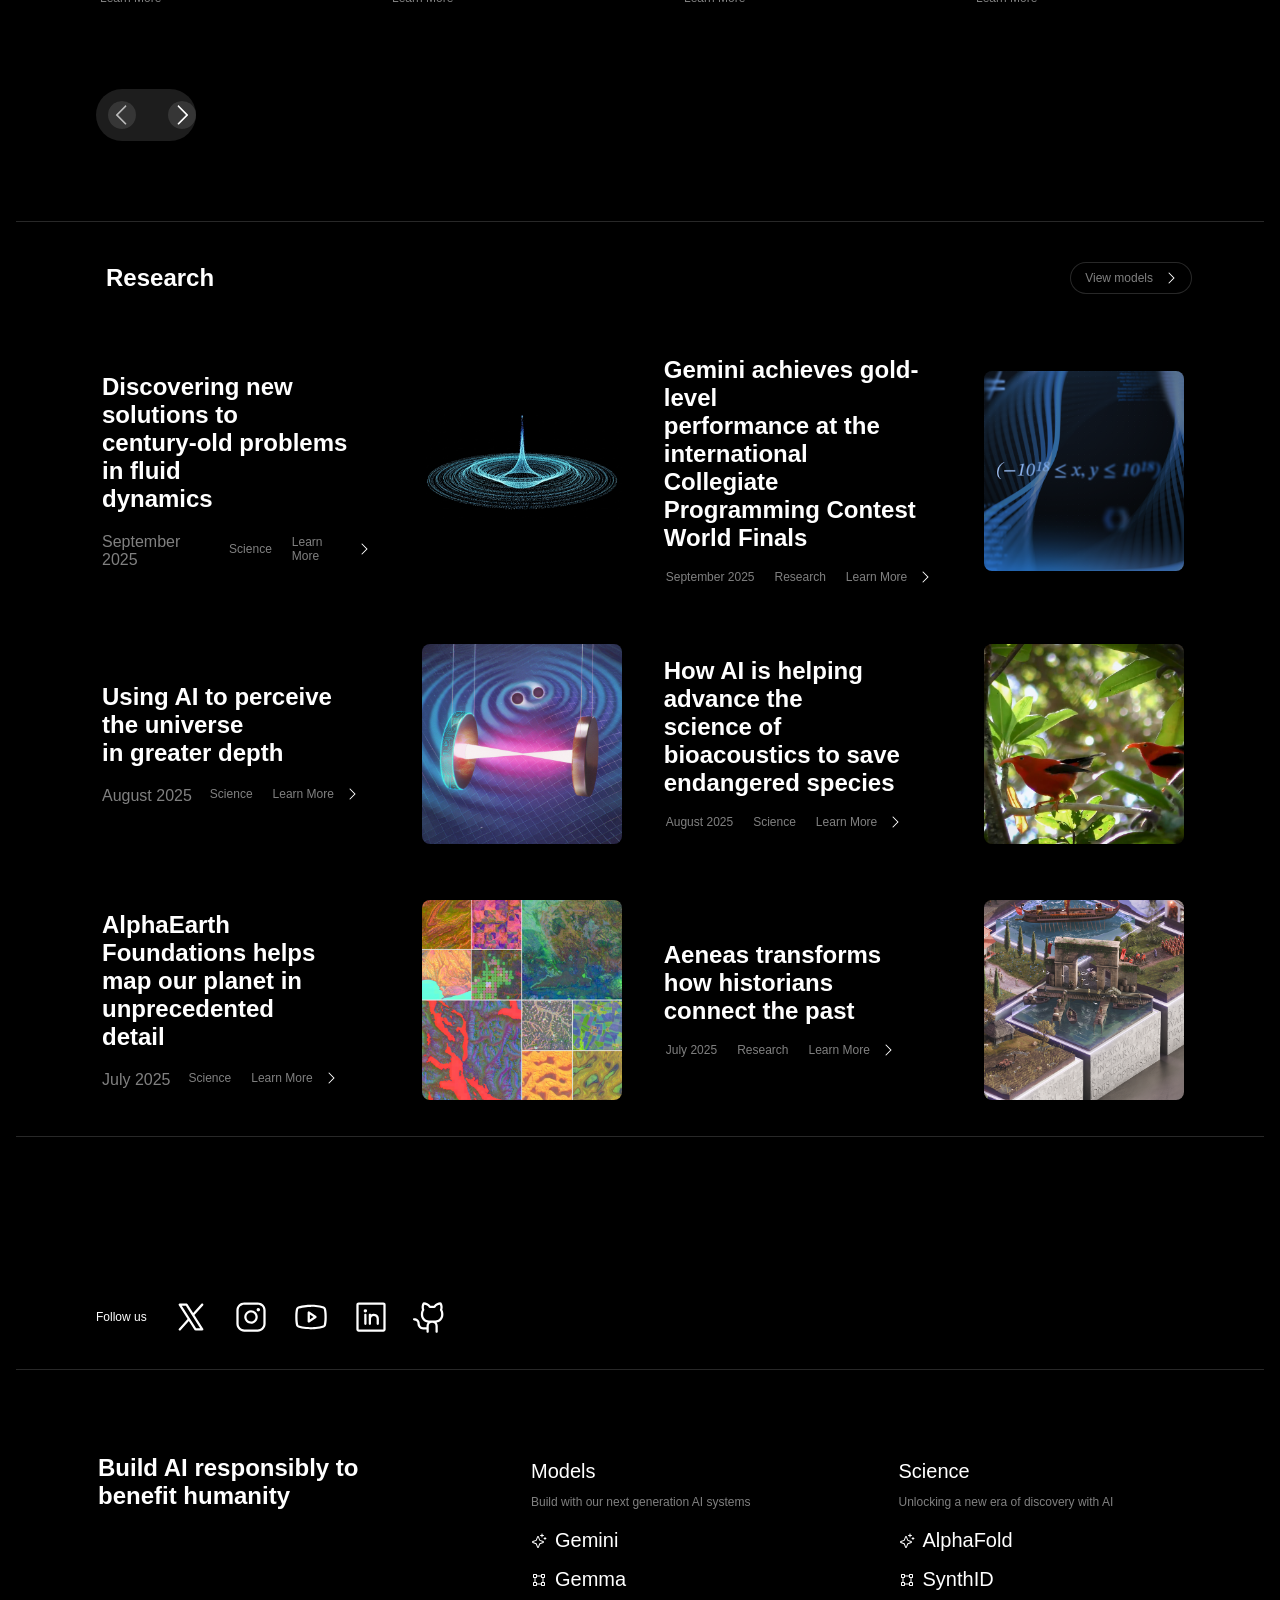
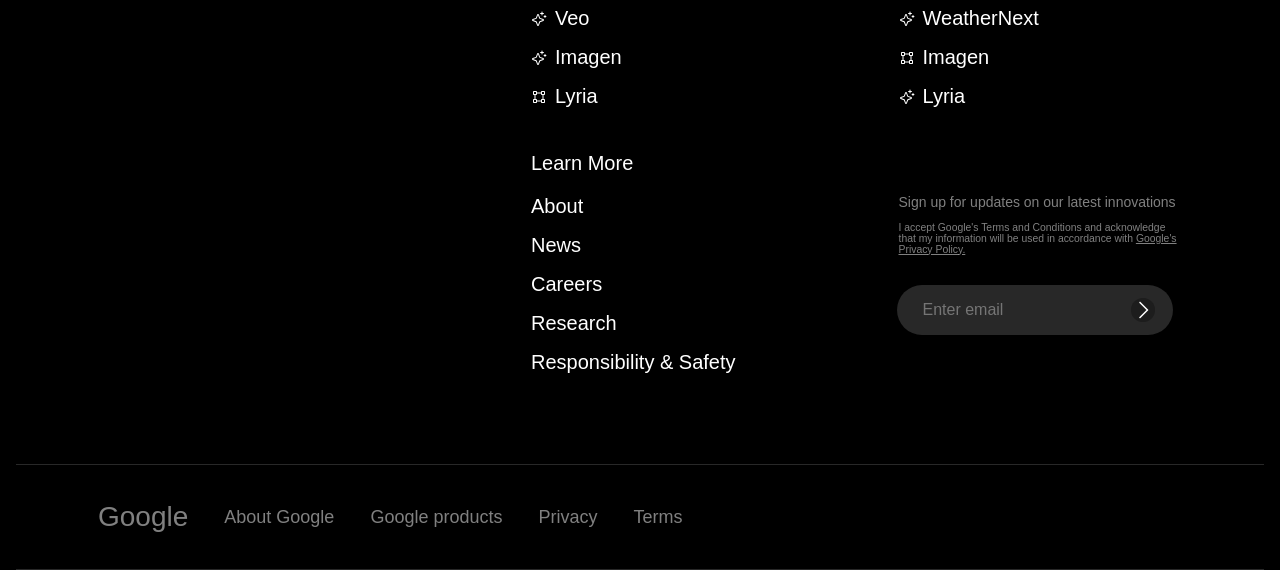
==== commit 825747ce: "Add updated files to Google DeepMind Project" ====
--- a/index.html
+++ b/index.html
@@ -804,7 +804,7 @@
                   type="text"
                   name="subscribe"
                   id="subscribe"
-                  placeholder="Enter your email"
+                  placeholder="Enter email"
                 />
                 <div class="sub-icon-container">
                   <img src="./Deepmind/CaretRight.svg" alt="icon" />
--- a/index.css
+++ b/index.css
@@ -73,7 +73,7 @@
 }
 
 .logo-right-nav-container p {
-  font-size: 1rem;
+  font-size: 0.75rem;
   font-weight: 400;
   color: #d5d5d599;
   padding: 0.125rem;
@@ -104,7 +104,7 @@
 }
 
 .build-container p {
-  font-size: 1rem;
+  font-size: 0.75rem;
   font-weight: 400;
   color: #d5d5d598;
   padding: 0.125rem;
@@ -125,7 +125,7 @@
 }
 
 .try-container p {
-  font-size: 1rem;
+  font-size: 0.75rem;
   font-weight: 400;
   color: #d5d5d598;
   padding: 0.125rem;
@@ -152,7 +152,7 @@
 /* Hero Section Styling */
 
 .hero-section {
-  width: 85%;
+  width: 95%;
   height: auto;
   margin: 2rem auto;
   padding: 2rem 5rem;
@@ -185,7 +185,7 @@
   gap: 2rem;
   padding-bottom: 1rem;
   position: sticky;
-  bottom: 75px;
+  bottom: 60px;
   left: 0;
 }
 
@@ -215,7 +215,7 @@
 }
 
 .sub-heading-container h3 {
-  font-size: 2rem;
+  font-size: 1.5rem;
   font-weight: 700;
   padding: 0.125rem;
   color: #fff;
@@ -232,7 +232,7 @@
 }
 
 .sub-minor-heading-container p {
-  font-size: 1rem;
+  font-size: 0.75rem;
   font-weight: 400;
   padding: 0.125rem;
   color: #d5d5d599;
@@ -264,7 +264,7 @@
 }
 
 .right-hero-sub-container {
-  width: 100%;
+  width: 85%;
   height: auto;
   display: flex;
   flex-direction: row;
@@ -286,7 +286,7 @@
 }
 
 .right-heading-container h3 {
-  font-size: 2rem;
+  font-size: 1.5rem;
   font-weight: 700;
   color: #fff;
   padding: 0.125rem;
@@ -335,14 +335,14 @@
 }
 
 .second-section-heading h3 {
-  font-size: 2rem;
+  font-size: 1.5rem;
   font-weight: 700;
   padding: 0.125rem;
   color: #fff;
 }
 
 .second-section-heading p {
-  font-size: 1rem;
+  font-size: 0.75rem;
   font-weight: 400;
   padding: 0.125rem;
   color: #d5d5d599;
@@ -433,7 +433,7 @@
 }
 
 .primary-container h2 {
-  font-size: 1.5rem;
+  font-size: 1.25rem;
   font-weight: 700;
   color: #fff;
   padding: 0.125rem;
@@ -441,7 +441,7 @@
 
 .secondary-container p,
 .card-container p {
-  font-size: 1rem;
+  font-size: 0.75rem;
   font-weight: 500;
   color: #d5d5d599;
   padding: 0.125rem;
@@ -510,7 +510,7 @@
 }
 
 .third-section-heading-container h3 {
-  font-size: 1.38rem;
+  font-size: 1.5rem;
   font-family: 700;
   color: #fff;
 }
@@ -586,7 +586,7 @@
 }
 
 .social-media-container p {
-  font-size: 1.3rem;
+  font-size: 0.75rem;
   font-weight: 500;
   color: #fff;
   padding: 0.125rem;
@@ -664,19 +664,19 @@
 }
 
 .fifth-section-container h4 {
-  font-size: 1.125rem;
+  font-size: 1.25rem;
   font-weight: 500;
   color: #fff;
 }
 
 .fifth-section-container h3 {
-  font-size: 1.75rem;
+  font-size: 1.5rem;
   font-weight: 700;
   color: #fff;
 }
 
 .fifth-section-container p {
-  font-size: 1rem;
+  font-size: 0.75rem;
   font-weight: 400;
   color: #d5d5d599;
 }
@@ -723,13 +723,13 @@
 }
 
 .left-of-right-sub-heading-container .sign-up {
-  font-size: 1rem;
+  font-size: 0.875rem;
   font-weight: 400;
   color: #d5d5d599;
 }
 
 .left-of-right-sub-heading-container .google-privacy {
-  font-size: 1rem;
+  font-size: 0.65rem;
   font-weight: 400;
   color: #d5d5d599;
 }
@@ -758,7 +758,7 @@
   align-items: center;
   background-color: transparent;
   border: none;
-  font-size: 1.25rem;
+  font-size: 1rem;
   font-weight: 500;
   color: #d5d5d530;
 }
@@ -801,14 +801,14 @@
 }
 
 .google-footer h2 {
-  font-size: 2rem;
+  font-size: 1.75rem;
   font-weight: 500;
   color: #d5d5d599;
   padding: 0.125rem;
 }
 
 .google-footer h3 {
-  font-size: 1.25rem;
+  font-size: 1.125rem;
   font-weight: 500;
   color: #d5d5d599;
   padding: 0.125rem;
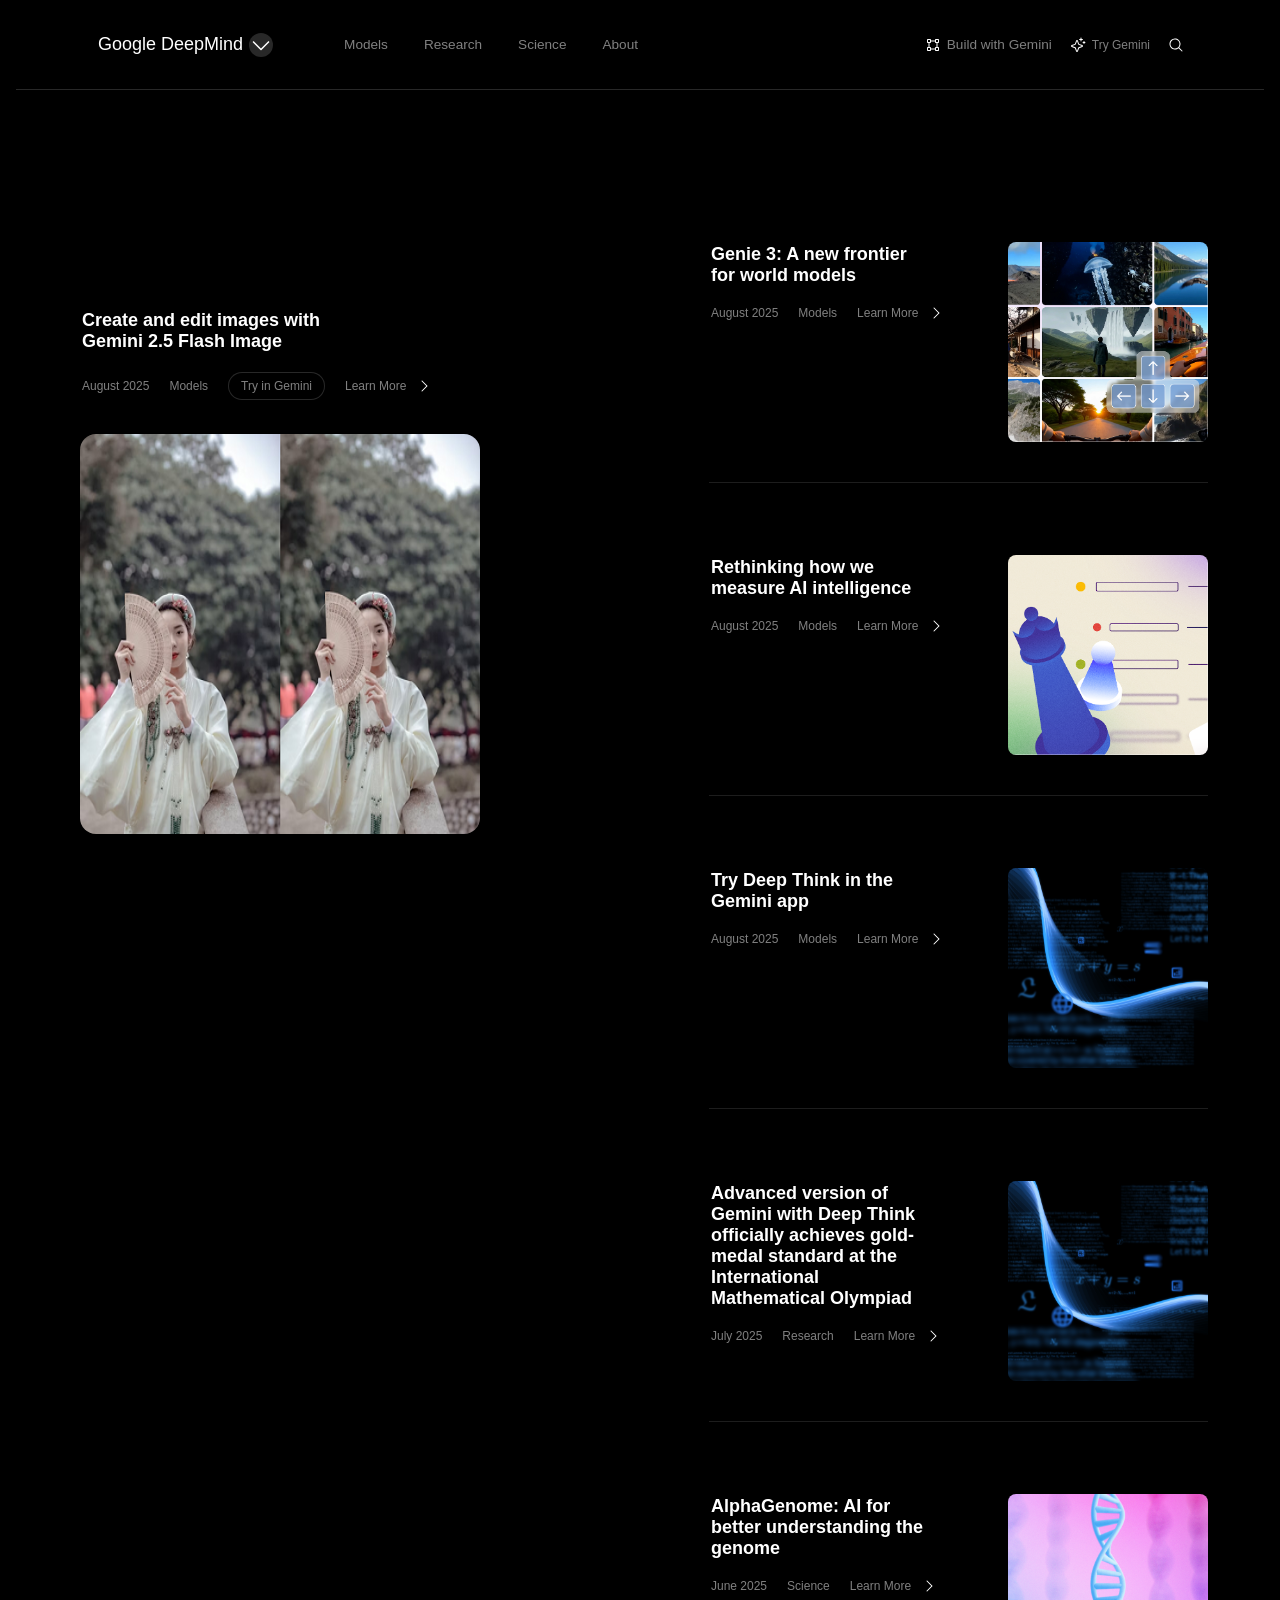
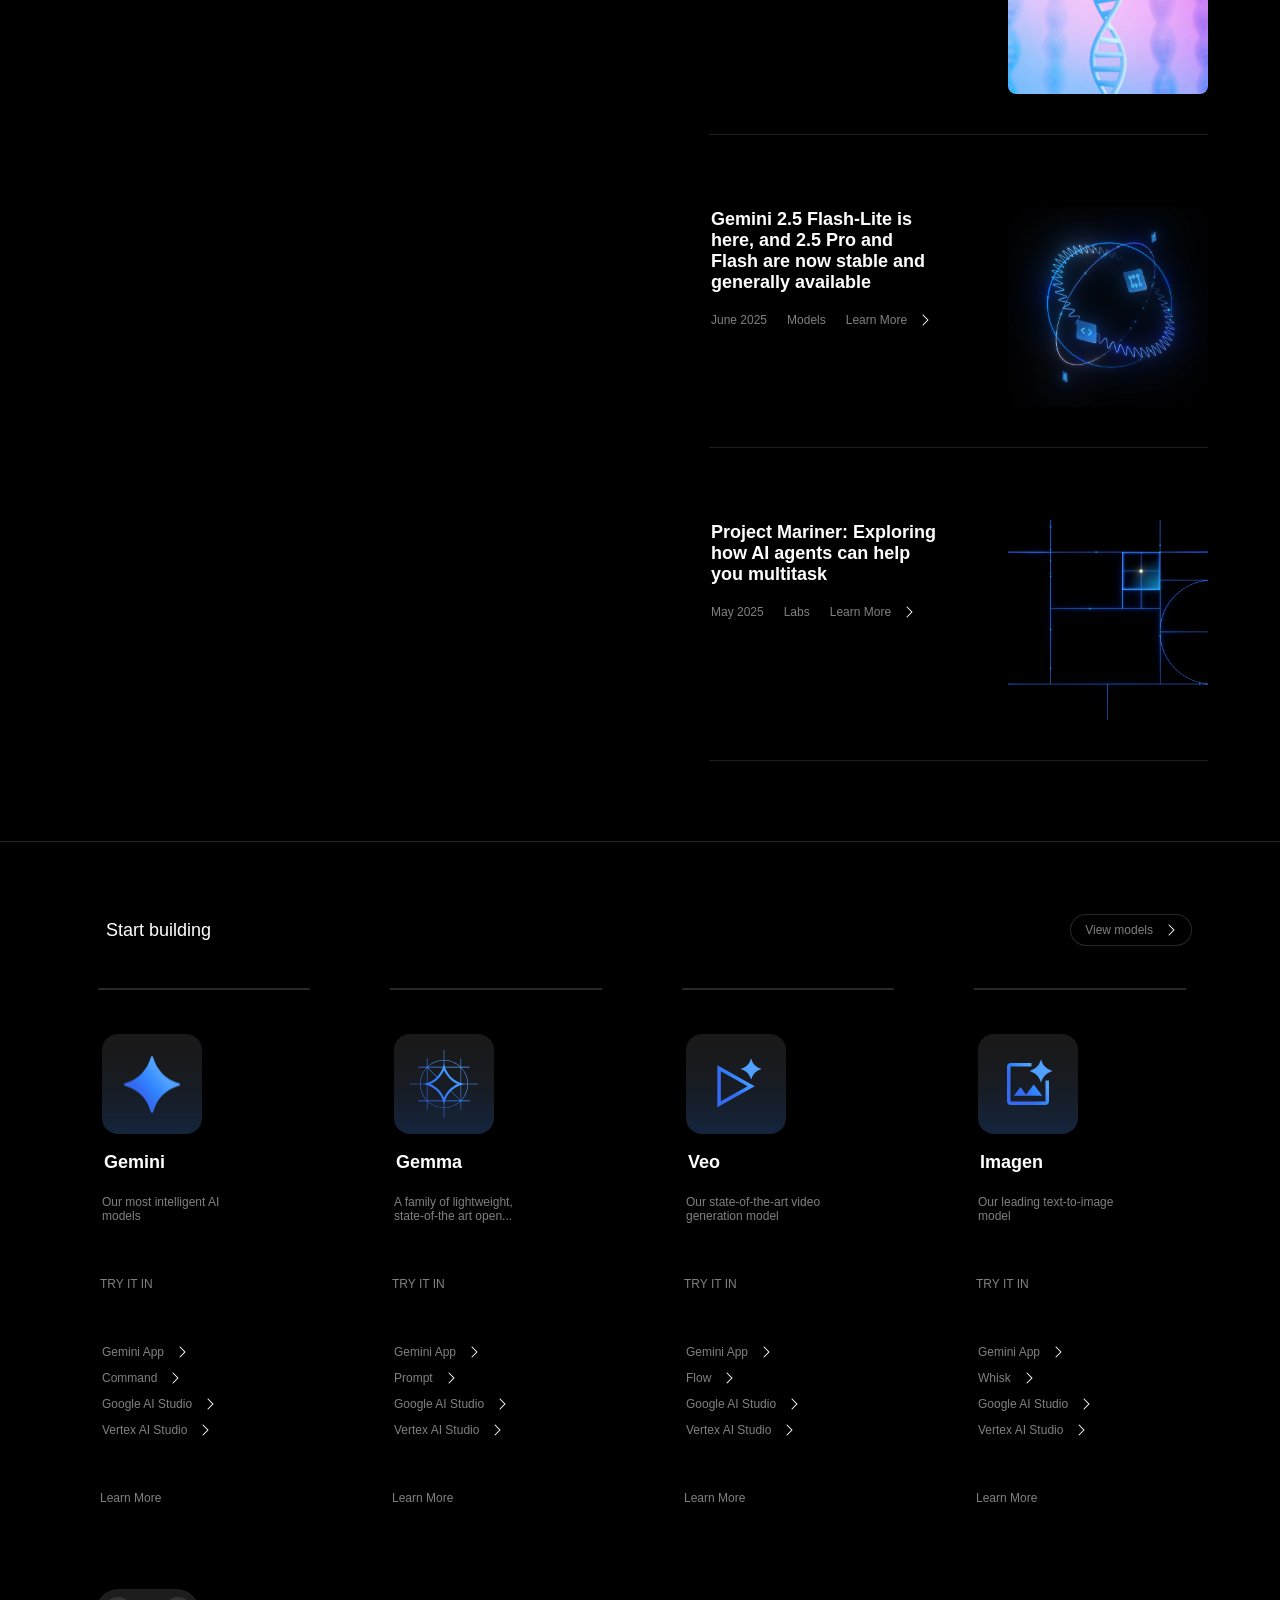
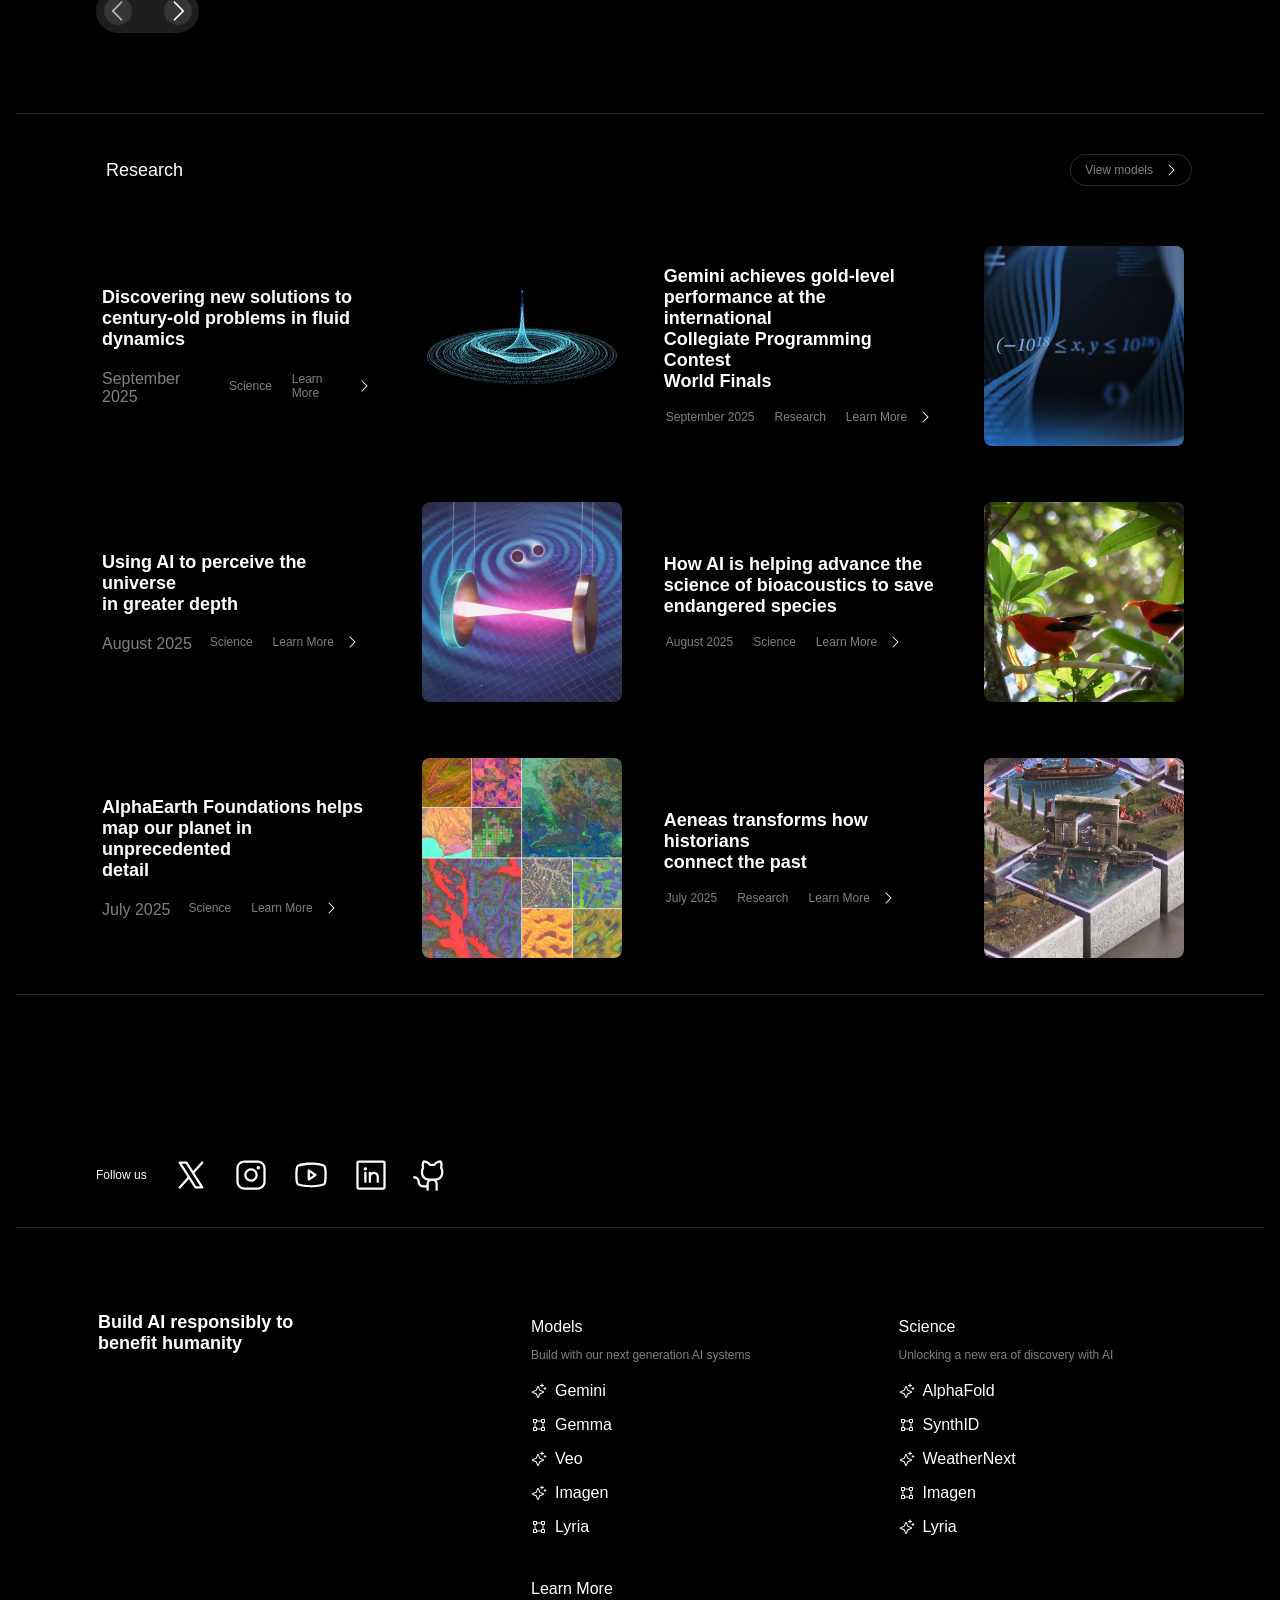
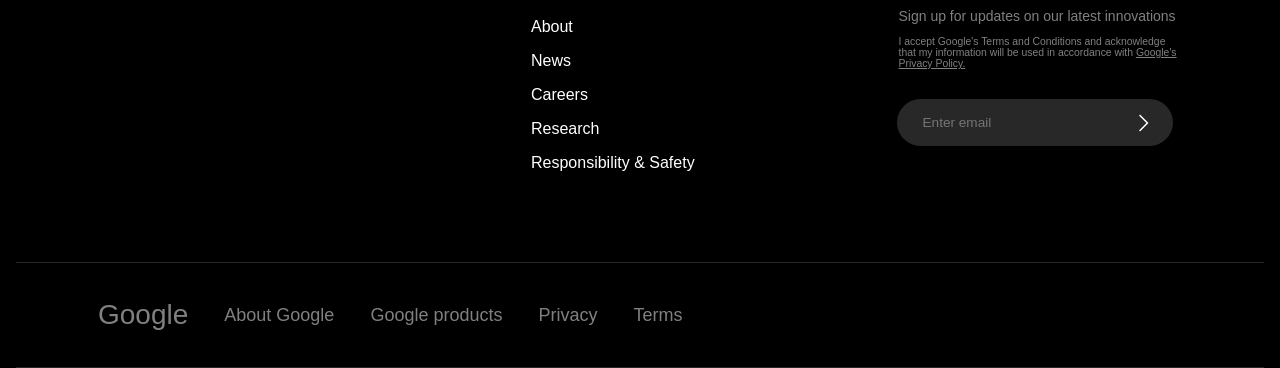
==== commit 1ae54f06: "Add updated file to Google DeepMind Project" ====
--- a/index.html
+++ b/index.html
@@ -4,6 +4,7 @@
     <meta charset="UTF-8" />
     <meta name="viewport" content="width=device-width, initial-scale=1.0" />
     <link rel="stylesheet" href="index.css" />
+    <link rel="icon" type="images/x-icon" href="./Deepmind/DeepMind Logo.png" />
     <title>Google DeepMind</title>
   </head>
   <body>
--- a/index.css
+++ b/index.css
@@ -52,7 +52,7 @@
 }
 
 .logo-left-nav-container h4 {
-  font-size: 1.25rem;
+  font-size: 1.125rem;
   font-weight: 300;
   color: #fff;
   padding: 0.125rem;
@@ -73,7 +73,7 @@
 }
 
 .logo-right-nav-container p {
-  font-size: 0.75rem;
+  font-size: 0.85rem;
   font-weight: 400;
   color: #d5d5d599;
   padding: 0.125rem;
@@ -104,7 +104,7 @@
 }
 
 .build-container p {
-  font-size: 0.75rem;
+  font-size: 0.85rem;
   font-weight: 400;
   color: #d5d5d598;
   padding: 0.125rem;
@@ -185,7 +185,7 @@
   gap: 2rem;
   padding-bottom: 1rem;
   position: sticky;
-  bottom: 60px;
+  bottom: 50px;
   left: 0;
 }
 
@@ -215,7 +215,7 @@
 }
 
 .sub-heading-container h3 {
-  font-size: 1.5rem;
+  font-size: 1.125rem;
   font-weight: 700;
   padding: 0.125rem;
   color: #fff;
@@ -286,7 +286,7 @@
 }
 
 .right-heading-container h3 {
-  font-size: 1.5rem;
+  font-size: 1.125rem;
   font-weight: 700;
   color: #fff;
   padding: 0.125rem;
@@ -335,8 +335,8 @@
 }
 
 .second-section-heading h3 {
-  font-size: 1.5rem;
-  font-weight: 700;
+  font-size: 1.125rem;
+  font-weight: 400;
   padding: 0.125rem;
   color: #fff;
 }
@@ -433,7 +433,7 @@
 }
 
 .primary-container h2 {
-  font-size: 1.25rem;
+  font-size: 1.125rem;
   font-weight: 700;
   color: #fff;
   padding: 0.125rem;
@@ -448,9 +448,9 @@
 }
 
 .horizontal-slide {
-  width: 7%;
-  height: auto;
-  padding: 0.75rem;
+  width: 8%;
+  height: auto;
+  padding: 0.5rem;
   margin-top: 3rem;
   margin-bottom: 3rem;
   display: flex;
@@ -510,7 +510,7 @@
 }
 
 .third-section-heading-container h3 {
-  font-size: 1.5rem;
+  font-size: 1.125rem;
   font-family: 700;
   color: #fff;
 }
@@ -664,13 +664,13 @@
 }
 
 .fifth-section-container h4 {
-  font-size: 1.25rem;
+  font-size: 1rem;
   font-weight: 500;
   color: #fff;
 }
 
 .fifth-section-container h3 {
-  font-size: 1.5rem;
+  font-size: 1.125rem;
   font-weight: 700;
   color: #fff;
 }
@@ -758,8 +758,8 @@
   align-items: center;
   background-color: transparent;
   border: none;
-  font-size: 1rem;
-  font-weight: 500;
+  font-size: 0.85rem;
+  font-weight: 300;
   color: #d5d5d530;
 }
 
@@ -771,7 +771,7 @@
 }
 
 .sub-icon-container img {
-  background-color: #d5d5d523;
+  background-color: #d5d5d530;
 }
 
 /* Footer Section Styling */
